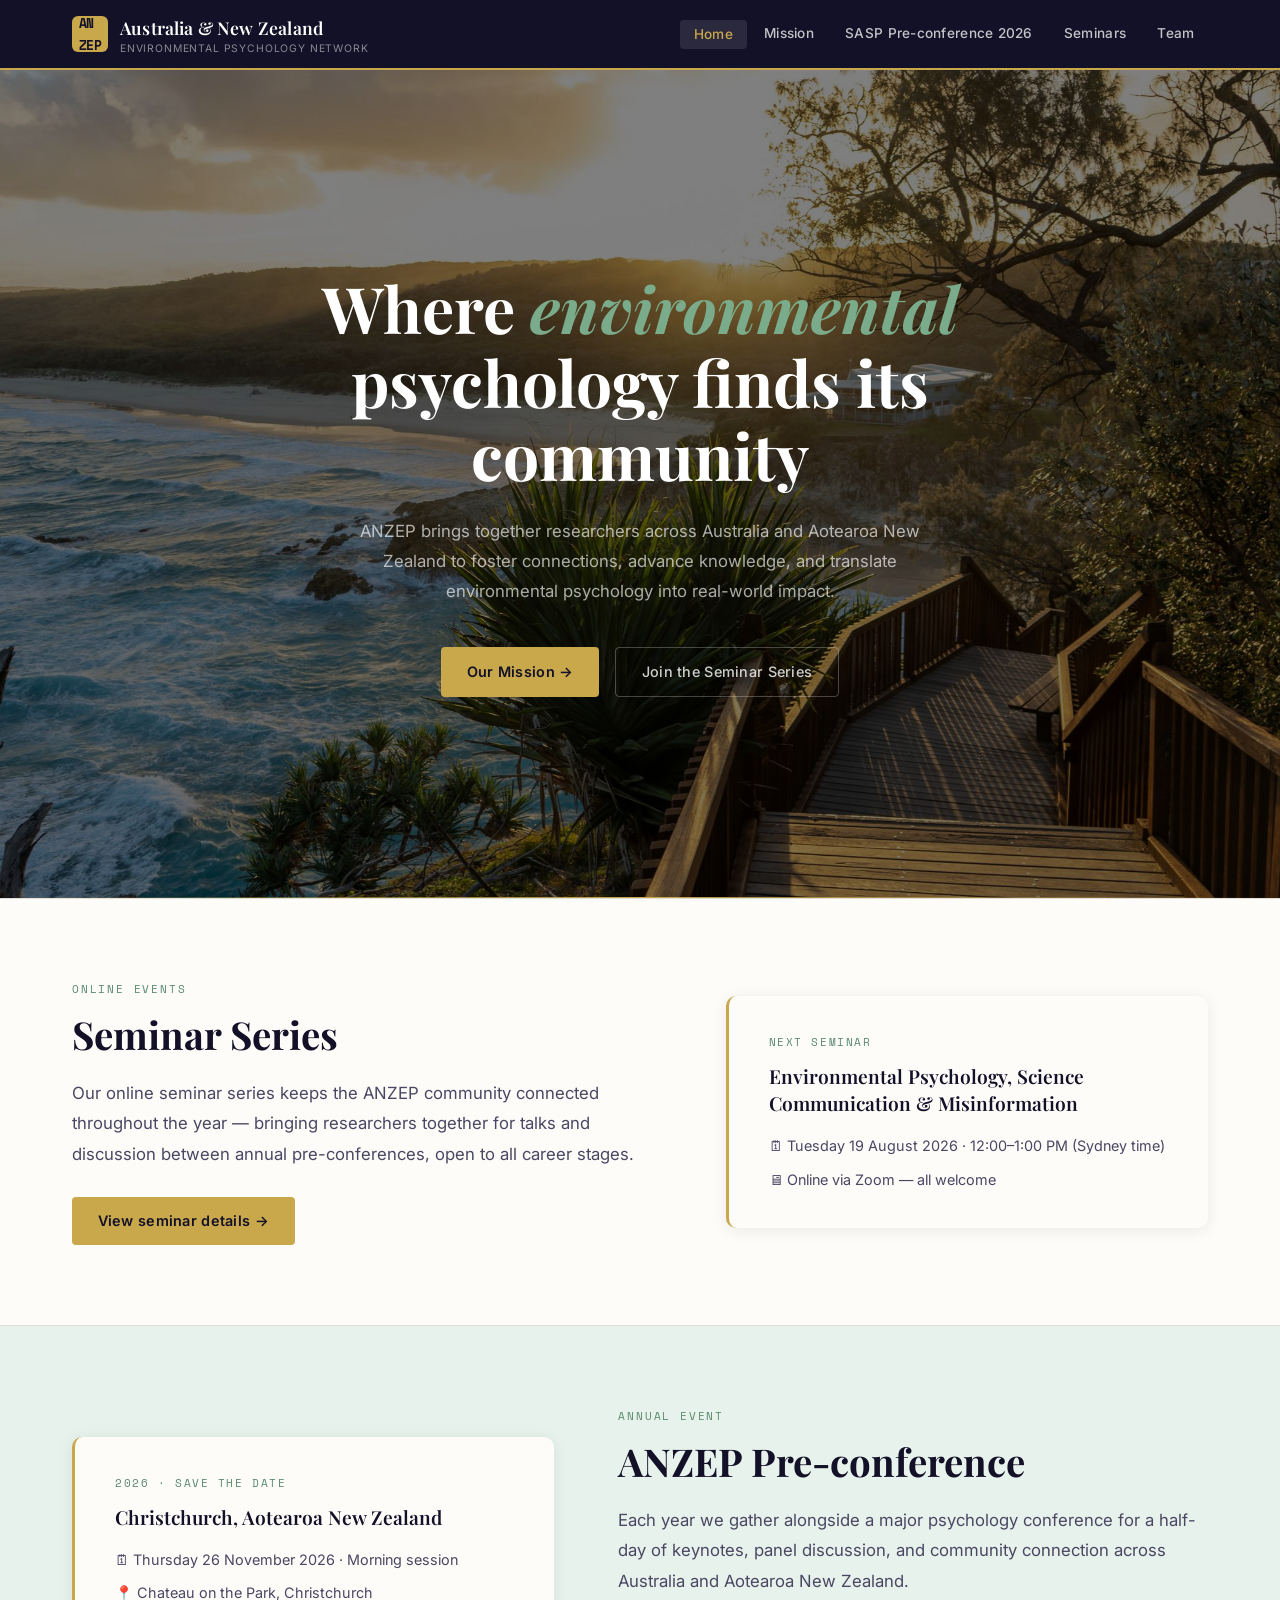
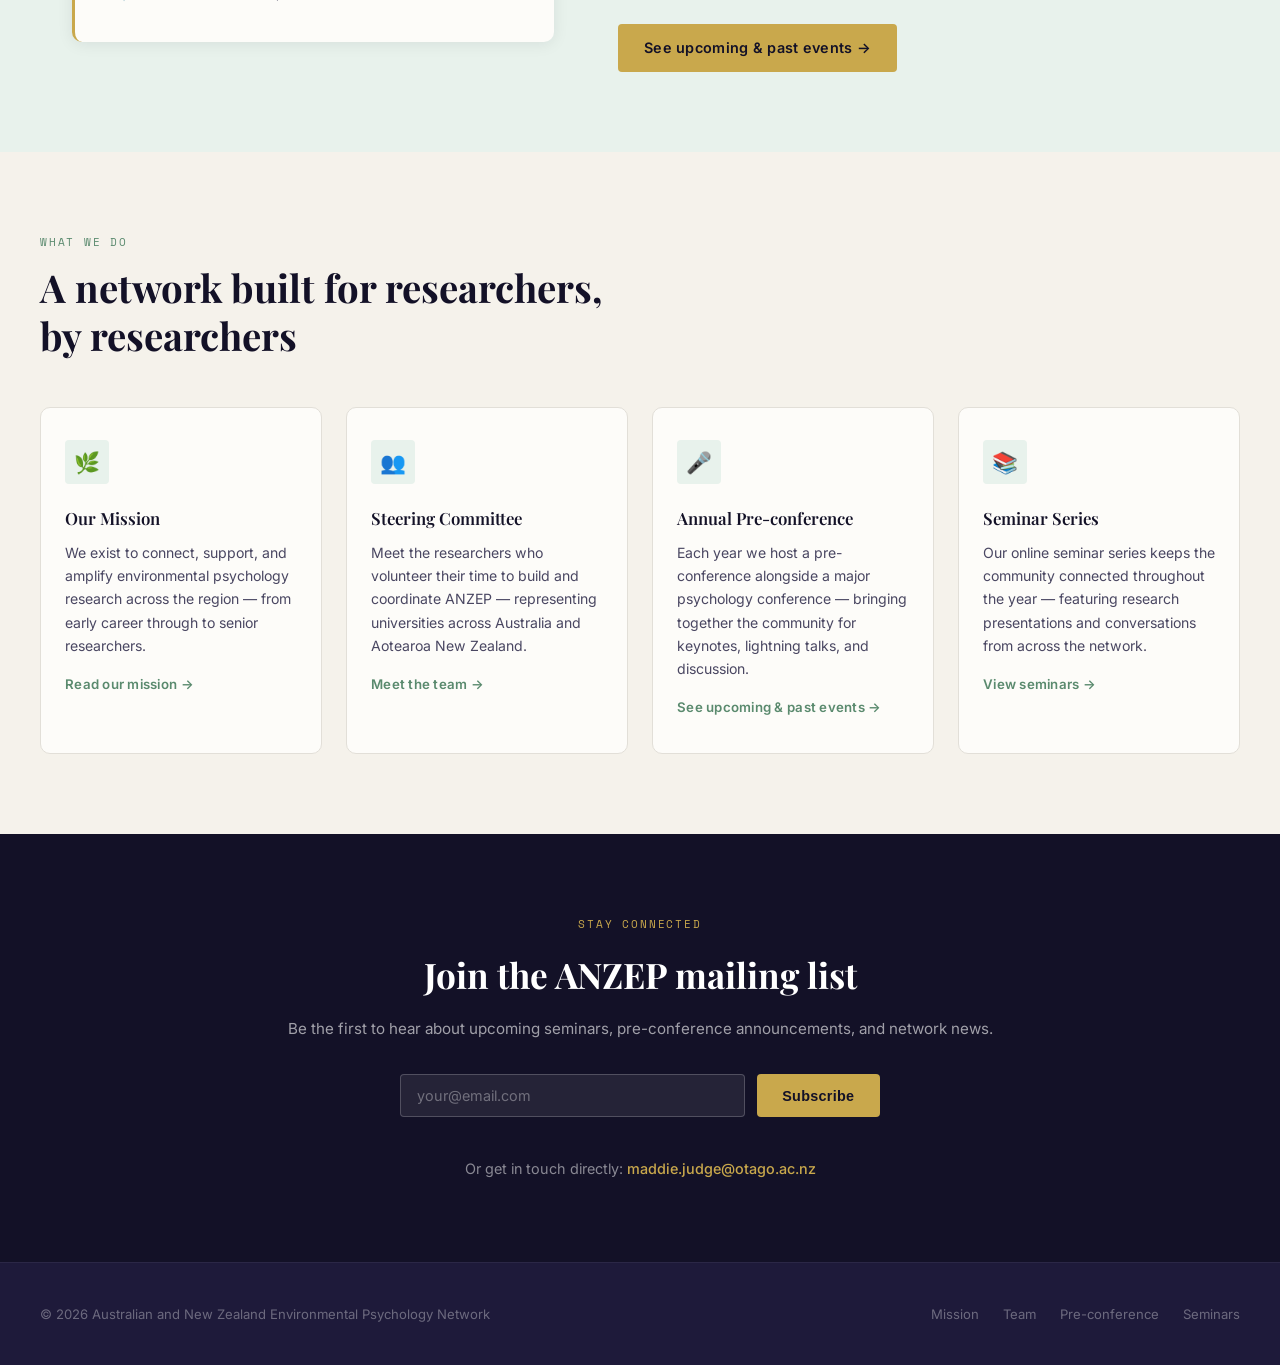
==== index.html @ 66b3c9d7 "Update index.html" ====
<!DOCTYPE html>
<html lang="en">
<head>
  <meta charset="UTF-8">
  <meta name="viewport" content="width=device-width, initial-scale=1.0">
  <title>ANZEP — Australian & New Zealand Environmental Psychology Network</title>
  <meta name="description" content="The Australian and New Zealand Environmental Psychology Network — connecting researchers, fostering collaboration, and generating real-world impact.">
  <link rel="stylesheet" href="style.css">
</head>
<body>

  <nav class="nav">
    <div class="nav-inner">
      <a href="index.html" class="nav-logo">
        <div class="nav-logo-mark">AN<br>ZEP</div>
        <div>
<span class="nav-logo-text">Australia &amp; New Zealand</span>
          <span class="nav-logo-sub">Environmental Psychology Network</span>
        </div>
      </a>
      <ul class="nav-links">
      <li><a href="index.html">Home</a></li>
<a href="mission.html">Mission</a>
<a href="preconference.html">SASP Pre-conference 2026</a>
<a href="seminars.html">Seminars</a>
<a href="team.html">Team</a>
      </ul>
      <button class="nav-hamburger" aria-label="Open menu">
        <span></span><span></span><span></span>
      </button>
    </div>
  </nav>

  <section class="home-hero">
<div class="hero-photo"></div>
<div class="hero-overlay"></div>
    <div class="home-hero-inner">
      <div class="hero-content">
        <h1 class="hero-title">
          Where <em>environmental</em> psychology finds its community
        </h1>
        <p class="hero-body">
          ANZEP brings together researchers across Australia and Aotearoa New Zealand to foster connections, advance knowledge, and translate environmental psychology into real-world impact.
        </p>
        <div class="hero-actions">
          <a href="mission.html" class="btn-primary">Our Mission →</a>
          <a href="seminars.html" class="btn-outline">Join the Seminar Series</a>
        </div>
      </div>
    </div>
  </section>

  <section class="home-highlight">
    <div class="home-highlight-inner">
      <div class="highlight-text">
        <div class="section-label">Online events</div>
        <h2 class="section-title">Seminar Series</h2>
        <p class="section-lead">Our online seminar series keeps the ANZEP community connected throughout the year — bringing researchers together for talks and discussion between annual pre-conferences, open to all career stages.</p>
        <a href="seminars.html" class="btn-primary highlight-cta">View seminar details →</a>
      </div>
      <div class="highlight-card">
        <div class="highlight-card-label">Next Seminar</div>
        <div class="highlight-card-title">Environmental Psychology, Science Communication &amp; Misinformation</div>
        <div class="highlight-card-detail">🗓 Tuesday 19 August 2026 · 12:00–1:00 PM (Sydney time)</div>
        <div class="highlight-card-detail">🖥 Online via Zoom — all welcome</div>
      </div>
    </div>
  </section>

  <section class="home-highlight reverse alt">
    <div class="home-highlight-inner">
      <div class="highlight-text">
        <div class="section-label">Annual event</div>
        <h2 class="section-title">ANZEP Pre-conference</h2>
        <p class="section-lead">Each year we gather alongside a major psychology conference for a half-day of keynotes, panel discussion, and community connection across Australia and Aotearoa New Zealand.</p>
        <a href="preconference.html" class="btn-primary highlight-cta">See upcoming &amp; past events →</a>
      </div>
      <div class="highlight-card">
        <div class="highlight-card-label">2026 · Save the Date</div>
        <div class="highlight-card-title">Christchurch, Aotearoa New Zealand</div>
        <div class="highlight-card-detail">🗓 Thursday 26 November 2026 · Morning session</div>
        <div class="highlight-card-detail">📍 Chateau on the Park, Christchurch</div>
      </div>
    </div>
  </section>

  <section class="home-features">
    <div class="home-features-inner">
      <div class="section-label">What we do</div>
      <h2 class="section-title">A network built for researchers,<br>by researchers</h2>
      <div class="features-grid">
        <div class="feature-card">
          <div class="feature-icon">🌿</div>
          <h3>Our Mission</h3>
          <p>We exist to connect, support, and amplify environmental psychology research across the region — from early career through to senior researchers.</p>
          <a href="mission.html">Read our mission →</a>
        </div>
        <div class="feature-card">
          <div class="feature-icon">👥</div>
          <h3>Steering Committee</h3>
          <p>Meet the researchers who volunteer their time to build and coordinate ANZEP — representing universities across Australia and Aotearoa New Zealand.</p>
          <a href="team.html">Meet the team →</a>
        </div>
        <div class="feature-card">
          <div class="feature-icon">🎤</div>
          <h3>Annual Pre-conference</h3>
          <p>Each year we host a pre-conference alongside a major psychology conference — bringing together the community for keynotes, lightning talks, and discussion.</p>
          <a href="preconference.html">See upcoming &amp; past events →</a>
        </div>
        <div class="feature-card">
          <div class="feature-icon">📚</div>
          <h3>Seminar Series</h3>
          <p>Our online seminar series keeps the community connected throughout the year — featuring research presentations and conversations from across the network.</p>
          <a href="seminars.html">View seminars →</a>
        </div>
      </div>
    </div>
  </section>

  <section class="contact-strip">
    <div class="contact-strip-inner">
      <div class="section-label" style="color: var(--accent);">Stay connected</div>
      <h2>Join the ANZEP mailing list</h2>
      <p>Be the first to hear about upcoming seminars, pre-conference announcements, and network news.</p>
      <div class="signup-success"></div>
      <form class="signup-form">
        <input type="email" placeholder="your@email.com" required>
        <button type="submit" class="btn-primary">Subscribe</button>
      </form>
      <div class="contact-email">
        Or get in touch directly: <a href="mailto:maddie.judge@otago.ac.nz">maddie.judge@otago.ac.nz</a>
      </div>
    </div>
  </section>

  <footer>
    <div class="footer-inner">
      <div class="footer-left">© 2026 Australian and New Zealand Environmental Psychology Network</div>
      <div class="footer-right">
        <a href="mission.html">Mission</a>
        <a href="team.html">Team</a>
        <a href="preconference.html">Pre-conference</a>
        <a href="seminars.html">Seminars</a>
      </div>
    </div>
  </footer>

  <script src="main.js"></script>
</body>
</html>
---- style.css ----
/* =============================================
   ANZEP — Australian & New Zealand Environmental Psychology Network
   Design system: deep navy anchor, warm sage accent, clean scholarly feel
   ============================================= */

@import url('https://fonts.googleapis.com/css2?family=Playfair+Display:ital,wght@0,400;0,600;0,700;1,400&family=Inter:wght@300;400;500;600&family=Space+Mono:wght@400;700&display=swap');

/* ── Tokens ── */
:root {
  --navy:       #131127;
  --navy-mid:   #1e1a3a;
  --navy-soft:  #2d2850;
  --sage:       #5a8a6e;
  --sage-light: #7aab8a;
  --sage-pale:  #e8f2ec;
  --sand:       #f5f2eb;
  --warm-white: #fdfcf9;
  --text-dark:  #1a1830;
  --text-mid:   #4a4762;
  --text-light: #7a788f;
  --border:     #e2dfd8;
  --accent:     #c9a84c;   /* warm gold — signature element */

  --font-display: 'Playfair Display', Georgia, serif;
  --font-body:    'Inter', system-ui, sans-serif;
  --font-mono:    'Space Mono', monospace;

  --radius-sm: 4px;
  --radius-md: 10px;
  --radius-lg: 20px;

  --shadow-soft: 0 2px 16px rgba(19,17,39,0.08);
  --shadow-mid:  0 4px 32px rgba(19,17,39,0.14);
}

/* ── Reset ── */
*, *::before, *::after { box-sizing: border-box; margin: 0; padding: 0; }
html { scroll-behavior: smooth; }
body {
  font-family: var(--font-body);
  background: var(--warm-white);
  color: var(--text-dark);
  line-height: 1.7;
  font-size: 16px;
}
img { display: block; max-width: 100%; }
a { color: inherit; text-decoration: none; }

/* ── Navigation ── */
.nav {
  position: sticky;
  top: 0;
  z-index: 100;
  background: var(--navy);
  border-bottom: 2px solid var(--accent);
}
.nav-inner {
  max-width: 1200px;
  margin: 0 auto;
  padding: 0 2rem;
  display: flex;
  align-items: center;
  justify-content: space-between;
  height: 68px;
}
.nav-logo {
  display: flex;
  align-items: center;
  gap: 0.75rem;
}
.nav-logo-mark {
  width: 36px;
  height: 36px;
  background: var(--accent);
  border-radius: 6px;
  display: flex;
  align-items: center;
  justify-content: center;
  font-family: var(--font-mono);
  font-size: 13px;
  font-weight: 700;
  color: var(--navy);
  letter-spacing: -0.5px;
  flex-shrink: 0;
}
.nav-logo-text {
  font-family: var(--font-display);
  font-size: 1.1rem;
  font-weight: 600;
  color: #fff;
  letter-spacing: 0.01em;
}
.nav-logo-sub {
  font-family: var(--font-body);
  font-size: 0.65rem;
  color: rgba(255,255,255,0.5);
  letter-spacing: 0.08em;
  text-transform: uppercase;
  display: block;
  line-height: 1.2;
}
.nav-links {
  display: flex;
  align-items: center;
  gap: 0.25rem;
  list-style: none;
}
.nav-links a {
  font-size: 0.85rem;
  font-weight: 500;
  color: rgba(255,255,255,0.75);
  padding: 0.4rem 0.85rem;
  border-radius: var(--radius-sm);
  letter-spacing: 0.02em;
  transition: color 0.2s, background 0.2s;
}
.nav-links a:hover,
.nav-links a.active {
  color: #fff;
  background: rgba(255,255,255,0.1);
}
.nav-links a.active {
  color: var(--accent);
}
.nav-hamburger {
  display: none;
  flex-direction: column;
  gap: 5px;
  cursor: pointer;
  padding: 4px;
  background: none;
  border: none;
}
.nav-hamburger span {
  display: block;
  width: 24px;
  height: 2px;
  background: #fff;
  border-radius: 2px;
  transition: 0.3s;
}

/* ── Page Hero ── */
.page-hero {
  background: var(--navy);
  padding: 5rem 2rem 4rem;
  text-align: center;
  position: relative;
  overflow: hidden;
}
.page-hero::before {
  content: '';
  position: absolute;
  inset: 0;
  background: radial-gradient(ellipse 80% 60% at 50% 120%, rgba(90,138,110,0.18) 0%, transparent 70%);
  pointer-events: none;
}
.page-hero-eyebrow {
  font-family: var(--font-mono);
  font-size: 0.72rem;
  letter-spacing: 0.18em;
  text-transform: uppercase;
  color: var(--accent);
  margin-bottom: 1rem;
}
.page-hero h1 {
  font-family: var(--font-display);
  font-size: clamp(2rem, 5vw, 3.2rem);
  font-weight: 700;
  color: #fff;
  line-height: 1.2;
  max-width: 700px;
  margin: 0 auto 1.25rem;
}
.page-hero p {
  font-size: 1.05rem;
  color: rgba(255,255,255,0.65);
  max-width: 560px;
  margin: 0 auto;
}

/* ── Section container ── */
.section {
  max-width: 1200px;
  margin: 0 auto;
  padding: 5rem 2rem;
}
.section-sm {
  max-width: 780px;
  margin: 0 auto;
  padding: 5rem 2rem;
}
.section-label {
  font-family: var(--font-mono);
  font-size: 0.7rem;
  letter-spacing: 0.16em;
  text-transform: uppercase;
  color: var(--sage);
  margin-bottom: 0.75rem;
}
.section-title {
  font-family: var(--font-display);
  font-size: clamp(1.6rem, 3vw, 2.4rem);
  font-weight: 700;
  color: var(--navy);
  line-height: 1.25;
  margin-bottom: 1.25rem;
}
.section-lead {
  font-size: 1.05rem;
  color: var(--text-mid);
  line-height: 1.8;
  max-width: 640px;
}

/* ── Divider ── */
.divider {
  width: 48px;
  height: 3px;
  background: var(--accent);
  border-radius: 2px;
  margin: 1.5rem 0;
}

/* ── HOME HERO ── */
.home-hero {
  background: var(--navy);
  min-height: 92vh;
  display: flex;
  align-items: center;
  position: relative;
  overflow: hidden;
  padding: 4rem 2rem;
}
.home-hero::after {
  content: '';
  position: absolute;
  bottom: 0; left: 0; right: 0;
  height: 1px;
  background: linear-gradient(90deg, transparent, var(--accent), transparent);
  z-index: 2;
}
.hero-photo {
  position: absolute;
  top: -80px;
  right: 0;
  bottom: -80px;
  left: 0;
  background-image: url('hero-beach.jpg');
  background-size: cover;
  background-position: center 42%;
  z-index: 0;
  pointer-events: none;
  will-change: transform;
}
.hero-overlay {
  position: absolute;
  top: 0;
  right: 0;
  bottom: 0;
  left: 0;
  background: rgba(0, 0, 0, 0.5);
  z-index: 1;
  pointer-events: none;
}
.home-hero-inner {
  max-width: 1200px;
  margin: 0 auto;
  width: 100%;
  position: relative;
  z-index: 2;
  text-align: center;
}
.hero-content {
  max-width: 720px;
  margin: 0 auto;
}
.hero-label {
  font-family: var(--font-mono);
  font-size: 0.72rem;
  letter-spacing: 0.2em;
  text-transform: uppercase;
  color: var(--accent);
  margin-bottom: 1.25rem;
}
.hero-title {
  font-family: var(--font-display);
  font-size: clamp(2.4rem, 5vw, 4rem);
  font-weight: 700;
  color: #fff;
  line-height: 1.15;
  margin-bottom: 1.5rem;
}
.hero-title em {
  font-style: italic;
  color: var(--sage-light);
}
.hero-body {
  font-size: 1.05rem;
  color: rgba(255,255,255,0.65);
  line-height: 1.8;
  margin: 0 auto 2.5rem auto;
  max-width: 560px;
}
.hero-actions {
  display: flex;
  gap: 1rem;
  flex-wrap: wrap;
  justify-content: center;
}
.btn-primary {
  display: inline-flex;
  align-items: center;
  gap: 0.5rem;
  background: var(--accent);
  color: var(--navy);
  font-weight: 600;
  font-size: 0.9rem;
  padding: 0.75rem 1.6rem;
  border-radius: var(--radius-sm);
  letter-spacing: 0.02em;
  transition: background 0.2s, transform 0.15s;
  border: none;
  cursor: pointer;
}
.btn-primary:hover { background: #dbb95a; transform: translateY(-1px); }
.btn-outline {
  display: inline-flex;
  align-items: center;
  gap: 0.5rem;
  background: transparent;
  color: rgba(255,255,255,0.8);
  font-weight: 500;
  font-size: 0.9rem;
  padding: 0.75rem 1.6rem;
  border-radius: var(--radius-sm);
  border: 1px solid rgba(255,255,255,0.25);
  letter-spacing: 0.02em;
  transition: border-color 0.2s, color 0.2s, transform 0.15s;
  cursor: pointer;
}
.btn-outline:hover { border-color: rgba(255,255,255,0.6); color: #fff; transform: translateY(-1px); }

/* Hero right panel — stat cards */
.hero-stats {
  display: grid;
  grid-template-columns: 1fr 1fr;
  gap: 1rem;
}
.hero-stat-card {
  background: rgba(255,255,255,0.05);
  border: 1px solid rgba(255,255,255,0.1);
  border-radius: var(--radius-md);
  padding: 1.5rem;
  backdrop-filter: blur(8px);
}
.hero-stat-card.featured {
  grid-column: span 2;
  background: rgba(90,138,110,0.15);
  border-color: rgba(90,138,110,0.3);
}
.stat-value {
  font-family: var(--font-display);
  font-size: 2.2rem;
  font-weight: 700;
  color: #fff;
  line-height: 1;
  margin-bottom: 0.25rem;
}
.stat-label {
  font-size: 0.8rem;
  color: rgba(255,255,255,0.5);
  letter-spacing: 0.04em;
}
.stat-detail {
  font-size: 0.85rem;
  color: rgba(255,255,255,0.7);
  margin-top: 0.5rem;
}

/* ── Home highlight teasers (Seminar Series / Pre-conference) ── */
.home-highlight {
  background: var(--warm-white);
  border-top: 1px solid var(--border);
}
.home-highlight.alt {
  background: var(--sage-pale);
}
.home-highlight-inner {
  max-width: 1200px;
  margin: 0 auto;
  padding: 5rem 2rem;
  display: grid;
  grid-template-columns: 1.1fr 0.9fr;
  gap: 4rem;
  align-items: center;
}
.home-highlight.reverse .home-highlight-inner {
  grid-template-columns: 0.9fr 1.1fr;
}
.home-highlight.reverse .highlight-text { order: 2; }
.home-highlight.reverse .highlight-card { order: 1; }
.highlight-text .section-lead { margin-bottom: 0; }
.highlight-cta { margin-top: 1.75rem; }
.highlight-card {
  background: var(--warm-white);
  border-left: 3px solid var(--accent);
  border-radius: var(--radius-md);
  padding: 2.25rem 2.5rem;
  box-shadow: var(--shadow-soft);
}
.highlight-card-label {
  font-family: var(--font-mono);
  font-size: 0.7rem;
  letter-spacing: 0.14em;
  text-transform: uppercase;
  color: var(--sage);
  margin-bottom: 0.75rem;
}
.highlight-card-title {
  font-family: var(--font-display);
  font-size: 1.2rem;
  font-weight: 600;
  color: var(--navy);
  line-height: 1.4;
  margin-bottom: 1.1rem;
}
.highlight-card-detail {
  font-size: 0.9rem;
  color: var(--text-mid);
  margin-top: 0.55rem;
}

/* ── Home feature strips ── */
.home-features {
  background: var(--sand);
  padding: 5rem 2rem;
}
.home-features-inner {
  max-width: 1200px;
  margin: 0 auto;
}
.features-grid {
  display: grid;
  grid-template-columns: repeat(4, 1fr);
  gap: 1.5rem;
  margin-top: 3rem;
}
.feature-card {
  background: var(--warm-white);
  border-radius: var(--radius-md);
  padding: 2rem 1.5rem;
  border: 1px solid var(--border);
  transition: box-shadow 0.2s, transform 0.2s;
}
.feature-card:hover {
  box-shadow: var(--shadow-mid);
  transform: translateY(-3px);
}
.feature-icon {
  width: 44px;
  height: 44px;
  background: var(--sage-pale);
  border-radius: var(--radius-sm);
  display: flex;
  align-items: center;
  justify-content: center;
  font-size: 1.3rem;
  margin-bottom: 1.25rem;
}
.feature-card h3 {
  font-family: var(--font-display);
  font-size: 1.05rem;
  font-weight: 600;
  color: var(--navy);
  margin-bottom: 0.5rem;
}
.feature-card p {
  font-size: 0.88rem;
  color: var(--text-mid);
  line-height: 1.65;
}
.feature-card a {
  display: inline-block;
  margin-top: 1rem;
  font-size: 0.83rem;
  font-weight: 600;
  color: var(--sage);
  letter-spacing: 0.02em;
}
.feature-card a:hover { color: var(--navy); }

/* ── Mission page ── */
.mission-body {
  background: var(--warm-white);
}
.mission-statement-block {
  background: var(--navy);
  border-radius: var(--radius-lg);
  padding: 3.5rem;
  margin: 3rem 0;
  position: relative;
  overflow: hidden;
}
.mission-statement-block::before {
  content: '"';
  position: absolute;
  top: -1rem;
  left: 2rem;
  font-family: var(--font-display);
  font-size: 12rem;
  color: rgba(255,255,255,0.04);
  line-height: 1;
  pointer-events: none;
}
.mission-statement-block p {
  font-family: var(--font-display);
  font-size: clamp(1.2rem, 2.5vw, 1.7rem);
  font-style: italic;
  color: #fff;
  line-height: 1.6;
  position: relative;
  z-index: 1;
}
.mission-pillars {
  display: grid;
  grid-template-columns: repeat(3, 1fr);
  gap: 1.5rem;
  margin-top: 2rem;
}
.pillar-card {
  background: var(--sage-pale);
  border-radius: var(--radius-md);
  padding: 2rem;
  border-left: 3px solid var(--sage);
}
.pillar-card h3 {
  font-family: var(--font-display);
  font-size: 1.1rem;
  font-weight: 600;
  color: var(--navy);
  margin-bottom: 0.75rem;
}
.pillar-card p {
  font-size: 0.9rem;
  color: var(--text-mid);
  line-height: 1.7;
}
.pillar-icon {
  font-size: 1.6rem;
  margin-bottom: 0.75rem;
}

/* ── Team page ── */
.team-grid {
  display: grid;
  grid-template-columns: repeat(4, 1fr);
  gap: 1.75rem;
  margin-top: 3rem;
}
.team-card {
  background: var(--warm-white);
  border: 1px solid var(--border);
  border-radius: var(--radius-md);
  overflow: hidden;
  transition: box-shadow 0.2s, transform 0.2s;
}
.team-card:hover {
  box-shadow: var(--shadow-mid);
  transform: translateY(-4px);
}
.team-photo {
  width: 100%;
  aspect-ratio: 1;
  background: linear-gradient(135deg, var(--navy-soft), var(--navy-mid));
  display: flex;
  align-items: center;
  justify-content: center;
  overflow: hidden;
}
.team-photo img {
  width: 100%;
  height: 100%;
  object-fit: cover;
}
.team-photo-placeholder {
  font-family: var(--font-display);
  font-size: 2.2rem;
  font-weight: 700;
  color: rgba(255,255,255,0.25);
  letter-spacing: -0.02em;
}
.team-info {
  padding: 1.25rem;
}
.team-info h3 {
  font-family: var(--font-display);
  font-size: 1rem;
  font-weight: 600;
  color: var(--navy);
  margin-bottom: 0.2rem;
}
.team-role {
  font-size: 0.8rem;
  color: var(--sage);
  font-weight: 500;
  margin-bottom: 0.15rem;
}
.team-institution {
  font-size: 0.78rem;
  color: var(--text-light);
}
.team-bio {
  font-size: 0.82rem;
  color: var(--text-mid);
  line-height: 1.6;
  margin-top: 0.75rem;
  padding-top: 0.75rem;
  border-top: 1px solid var(--border);
}

/* ── Pre-conference page ── */
.preconf-upcoming {
  background: var(--navy);
  border-radius: var(--radius-lg);
  padding: 3.5rem;
  margin-bottom: 1.5rem;
  position: relative;
  overflow: hidden;
}
.preconf-upcoming::after {
  content: '2026';
  position: absolute;
  right: 2rem;
  bottom: -1.5rem;
  font-family: var(--font-display);
  font-size: 10rem;
  font-weight: 700;
  color: rgba(255,255,255,0.04);
  line-height: 1;
  pointer-events: none;
}
.badge {
  display: inline-block;
  background: var(--accent);
  color: var(--navy);
  font-family: var(--font-mono);
  font-size: 0.68rem;
  font-weight: 700;
  letter-spacing: 0.12em;
  text-transform: uppercase;
  padding: 0.3rem 0.8rem;
  border-radius: var(--radius-sm);
  margin-bottom: 1.25rem;
}
.badge-tbc {
  background: rgba(255,255,255,0.15);
  color: rgba(255,255,255,0.7);
}
.preconf-upcoming h2 {
  font-family: var(--font-display);
  font-size: clamp(1.5rem, 3vw, 2.2rem);
  color: #fff;
  margin-bottom: 0.5rem;
}
.preconf-upcoming .subtitle {
  font-size: 1rem;
  color: rgba(255,255,255,0.6);
  margin-bottom: 2rem;
}
.preconf-meta {
  display: flex;
  flex-wrap: wrap;
  gap: 1rem;
  margin-bottom: 2rem;
}
.meta-item {
  display: flex;
  align-items: center;
  gap: 0.5rem;
  background: rgba(255,255,255,0.08);
  border-radius: var(--radius-sm);
  padding: 0.5rem 1rem;
  font-size: 0.85rem;
  color: rgba(255,255,255,0.8);
}
.meta-item .meta-icon { font-size: 1rem; }
.preconf-format {
  display: grid;
  grid-template-columns: repeat(2, 1fr);
  gap: 1rem;
  margin-top: 0.5rem;
}
.format-item {
  background: rgba(255,255,255,0.07);
  border: 1px solid rgba(255,255,255,0.12);
  border-radius: var(--radius-md);
  padding: 1.25rem;
  text-align: center;
}
.format-item .f-icon { font-size: 1.5rem; margin-bottom: 0.5rem; }
.format-item .f-label {
  font-size: 0.8rem;
  font-weight: 600;
  color: #fff;
  margin-bottom: 0.2rem;
}
.format-item .f-detail {
  font-size: 0.75rem;
  color: rgba(255,255,255,0.5);
}

/* Past conference cards */
.past-conf-card {
  background: var(--warm-white);
  border: 1px solid var(--border);
  border-radius: var(--radius-md);
  overflow: hidden;
  margin-bottom: 2.5rem;
}
.past-conf-header {
  background: var(--sand);
  padding: 1.75rem 2rem;
  display: flex;
  justify-content: space-between;
  align-items: flex-start;
  gap: 1rem;
  flex-wrap: wrap;
}
.past-conf-header h3 {
  font-family: var(--font-display);
  font-size: 1.3rem;
  font-weight: 700;
  color: var(--navy);
}
.past-conf-header .conf-date {
  font-family: var(--font-mono);
  font-size: 0.75rem;
  color: var(--text-light);
  letter-spacing: 0.08em;
}
.past-conf-body {
  padding: 2rem;
}
.past-conf-body p {
  font-size: 0.95rem;
  color: var(--text-mid);
  line-height: 1.75;
  margin-bottom: 1.5rem;
}

/* Schedule table */
.schedule-table {
  width: 100%;
  border-collapse: collapse;
  margin-top: 0.5rem;
}
.schedule-table th {
  background: var(--navy);
  color: rgba(255,255,255,0.7);
  font-family: var(--font-mono);
  font-size: 0.7rem;
  letter-spacing: 0.1em;
  text-transform: uppercase;
  padding: 0.75rem 1rem;
  text-align: left;
}
.schedule-table td {
  padding: 0.75rem 1rem;
  font-size: 0.88rem;
  border-bottom: 1px solid var(--border);
  vertical-align: top;
}
.schedule-table tr:last-child td { border-bottom: none; }
.schedule-table tr:nth-child(even) td { background: var(--sand); }
.schedule-time {
  font-family: var(--font-mono);
  font-size: 0.8rem;
  color: var(--text-light);
  white-space: nowrap;
  width: 90px;
}
.schedule-event { font-weight: 500; color: var(--navy); }
.schedule-detail { font-size: 0.82rem; color: var(--text-mid); }
.schedule-speaker { font-size: 0.8rem; color: var(--sage); font-style: italic; }

/* Keynote cards */
.keynote-grid {
  display: grid;
  grid-template-columns: 1fr 1fr;
  gap: 1.5rem;
  margin-top: 1.5rem;
}
.keynote-card {
  background: var(--sand);
  border-radius: var(--radius-md);
  padding: 1.75rem;
  border-top: 3px solid var(--accent);
}
.keynote-card h4 {
  font-family: var(--font-display);
  font-size: 1.05rem;
  font-weight: 700;
  color: var(--navy);
  margin-bottom: 0.25rem;
}
.keynote-card .k-title {
  font-size: 0.85rem;
  font-style: italic;
  color: var(--sage);
  margin-bottom: 0.75rem;
}
.keynote-card p {
  font-size: 0.85rem;
  color: var(--text-mid);
  line-height: 1.65;
}
.keynote-card .k-bio {
  font-size: 0.8rem;
  color: var(--text-light);
  margin-top: 0.75rem;
  padding-top: 0.75rem;
  border-top: 1px solid var(--border);
  font-style: italic;
}

/* Lightning talks */
.lightning-section { margin-top: 2rem; }
.lightning-header {
  background: var(--navy-mid);
  color: rgba(255,255,255,0.7);
  font-family: var(--font-mono);
  font-size: 0.72rem;
  letter-spacing: 0.12em;
  text-transform: uppercase;
  padding: 0.6rem 1rem;
  border-radius: var(--radius-sm) var(--radius-sm) 0 0;
}
.lightning-talk {
  background: var(--warm-white);
  border: 1px solid var(--border);
  border-top: none;
  padding: 1.25rem 1.5rem;
}
.lightning-talk:last-child { border-radius: 0 0 var(--radius-sm) var(--radius-sm); }
.lightning-talk h5 {
  font-size: 0.88rem;
  font-weight: 600;
  color: var(--navy);
  margin-bottom: 0.2rem;
  line-height: 1.4;
}
.lightning-talk .lt-speaker {
  font-size: 0.78rem;
  color: var(--sage);
  font-style: italic;
  margin-bottom: 0.5rem;
}
.lt-abstract {
  font-size: 0.82rem;
  color: var(--text-mid);
  line-height: 1.65;
  display: none;
}
.lt-toggle {
  background: none;
  border: none;
  font-size: 0.78rem;
  color: var(--sage);
  cursor: pointer;
  padding: 0;
  font-weight: 500;
  margin-top: 0.25rem;
}
.lt-toggle:hover { color: var(--navy); }

/* ── Seminar page ── */
.seminar-placeholder {
  background: var(--sand);
  border: 2px dashed var(--border);
  border-radius: var(--radius-md);
  padding: 4rem 2rem;
  text-align: center;
}
.seminar-placeholder h3 {
  font-family: var(--font-display);
  font-size: 1.4rem;
  color: var(--navy);
  margin-bottom: 0.75rem;
}
.seminar-placeholder p {
  font-size: 0.95rem;
  color: var(--text-mid);
  max-width: 420px;
  margin: 0 auto;
}
.seminar-features {
  display: grid;
  grid-template-columns: repeat(3, 1fr);
  gap: 1.5rem;
  margin-top: 3rem;
}
.seminar-feature {
  text-align: center;
  padding: 2rem 1rem;
  background: var(--warm-white);
  border-radius: var(--radius-md);
  border: 1px solid var(--border);
}
.seminar-feature .sf-icon { font-size: 2rem; margin-bottom: 0.75rem; }
.seminar-feature h4 {
  font-family: var(--font-display);
  font-size: 1rem;
  font-weight: 600;
  color: var(--navy);
  margin-bottom: 0.5rem;
}
.seminar-feature p {
  font-size: 0.85rem;
  color: var(--text-mid);
}

/* ── Mailing list / contact section ── */
.contact-strip {
  background: var(--navy);
  padding: 5rem 2rem;
}
.contact-strip-inner {
  max-width: 800px;
  margin: 0 auto;
  text-align: center;
}
.contact-strip h2 {
  font-family: var(--font-display);
  font-size: clamp(1.5rem, 3vw, 2.2rem);
  color: #fff;
  margin-bottom: 0.75rem;
}
.contact-strip p {
  font-size: 0.95rem;
  color: rgba(255,255,255,0.6);
  margin-bottom: 2rem;
}
.signup-form {
  display: flex;
  gap: 0.75rem;
  max-width: 480px;
  margin: 0 auto 2.5rem;
  flex-wrap: wrap;
}
.signup-form input {
  flex: 1;
  min-width: 220px;
  padding: 0.75rem 1rem;
  border-radius: var(--radius-sm);
  border: 1px solid rgba(255,255,255,0.2);
  background: rgba(255,255,255,0.08);
  color: #fff;
  font-size: 0.9rem;
  font-family: var(--font-body);
  outline: none;
  transition: border-color 0.2s;
}
.signup-form input::placeholder { color: rgba(255,255,255,0.35); }
.signup-form input:focus { border-color: var(--accent); }
.contact-email {
  font-size: 0.9rem;
  color: rgba(255,255,255,0.5);
}
.contact-email a {
  color: var(--accent);
  font-weight: 500;
}
.contact-email a:hover { text-decoration: underline; }
.signup-success {
  display: none;
  background: rgba(90,138,110,0.2);
  border: 1px solid rgba(90,138,110,0.4);
  border-radius: var(--radius-sm);
  padding: 0.75rem 1.25rem;
  font-size: 0.9rem;
  color: var(--sage-light);
  margin: 0 auto 1rem;
  max-width: 480px;
}

/* ── Footer ── */
footer {
  background: var(--navy-mid);
  border-top: 1px solid rgba(255,255,255,0.06);
  padding: 2.5rem 2rem;
}
.footer-inner {
  max-width: 1200px;
  margin: 0 auto;
  display: flex;
  justify-content: space-between;
  align-items: center;
  flex-wrap: wrap;
  gap: 1rem;
}
.footer-left {
  font-size: 0.82rem;
  color: rgba(255,255,255,0.35);
}
.footer-right {
  display: flex;
  gap: 1.5rem;
}
.footer-right a {
  font-size: 0.82rem;
  color: rgba(255,255,255,0.35);
  transition: color 0.2s;
}
.footer-right a:hover { color: rgba(255,255,255,0.7); }

/* ── Tabs ── */
.tabs {
  display: flex;
  gap: 0.5rem;
  border-bottom: 2px solid var(--border);
  margin-bottom: 2.5rem;
  flex-wrap: wrap;
}
.tab-btn {
  background: none;
  border: none;
  font-family: var(--font-body);
  font-size: 0.9rem;
  font-weight: 500;
  color: var(--text-light);
  padding: 0.6rem 1.25rem;
  cursor: pointer;
  border-bottom: 2px solid transparent;
  margin-bottom: -2px;
  transition: color 0.2s, border-color 0.2s;
}
.tab-btn.active {
  color: var(--navy);
  border-bottom-color: var(--accent);
}
.tab-btn:hover { color: var(--navy); }
.tab-panel { display: none; }
.tab-panel.active { display: block; }

/* ── Responsive ── */
@media (max-width: 1024px) {
  .team-grid { grid-template-columns: repeat(3, 1fr); }
  .features-grid { grid-template-columns: repeat(2, 1fr); }
}
@media (max-width: 768px) {
  .nav-links { display: none; flex-direction: column; position: absolute; top: 68px; left: 0; right: 0; background: var(--navy); padding: 1rem; border-bottom: 1px solid rgba(255,255,255,0.1); }
  .nav-links.open { display: flex; }
  .nav-hamburger { display: flex; }
  .hero-photo { background-image: url('hero-beach-mobile.jpg'); }
  .home-highlight-inner,
  .home-highlight.reverse .home-highlight-inner { grid-template-columns: 1fr; gap: 2rem; padding: 3.5rem 2rem; }
  .home-highlight.reverse .highlight-text,
  .home-highlight.reverse .highlight-card { order: initial; }
  .team-grid { grid-template-columns: repeat(2, 1fr); }
  .mission-pillars { grid-template-columns: 1fr; }
  .keynote-grid { grid-template-columns: 1fr; }
  .preconf-format { grid-template-columns: 1fr; }
  .seminar-features { grid-template-columns: 1fr; }
  .features-grid { grid-template-columns: 1fr; }
  .mission-statement-block { padding: 2rem; }
  .preconf-upcoming { padding: 2rem; }
  .past-conf-header { flex-direction: column; }
}
@media (max-width: 480px) {
  .team-grid { grid-template-columns: 1fr 1fr; }
  .hero-actions { flex-direction: column; }
  .signup-form { flex-direction: column; }
  .signup-form input { min-width: 100%; }
}
@media (prefers-reduced-motion: reduce) {
  * { transition: none !important; animation: none !important; }
}
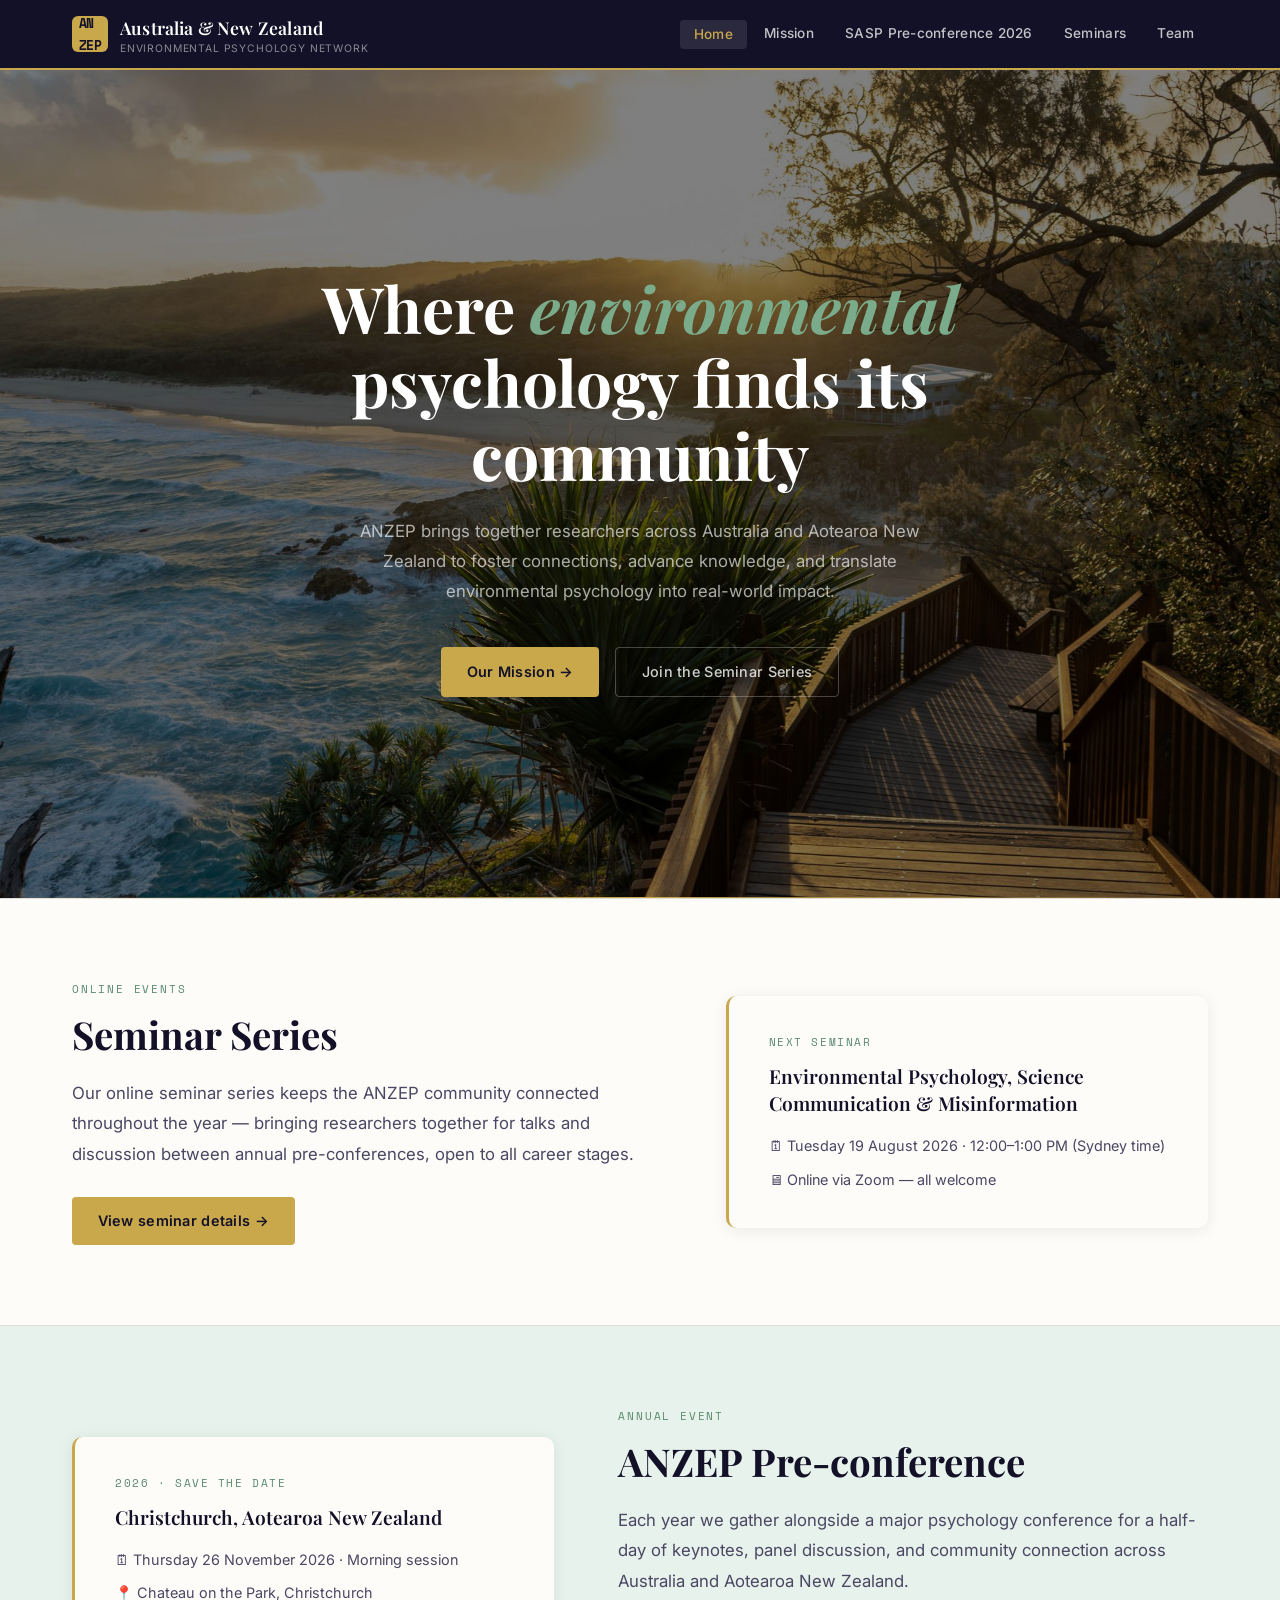
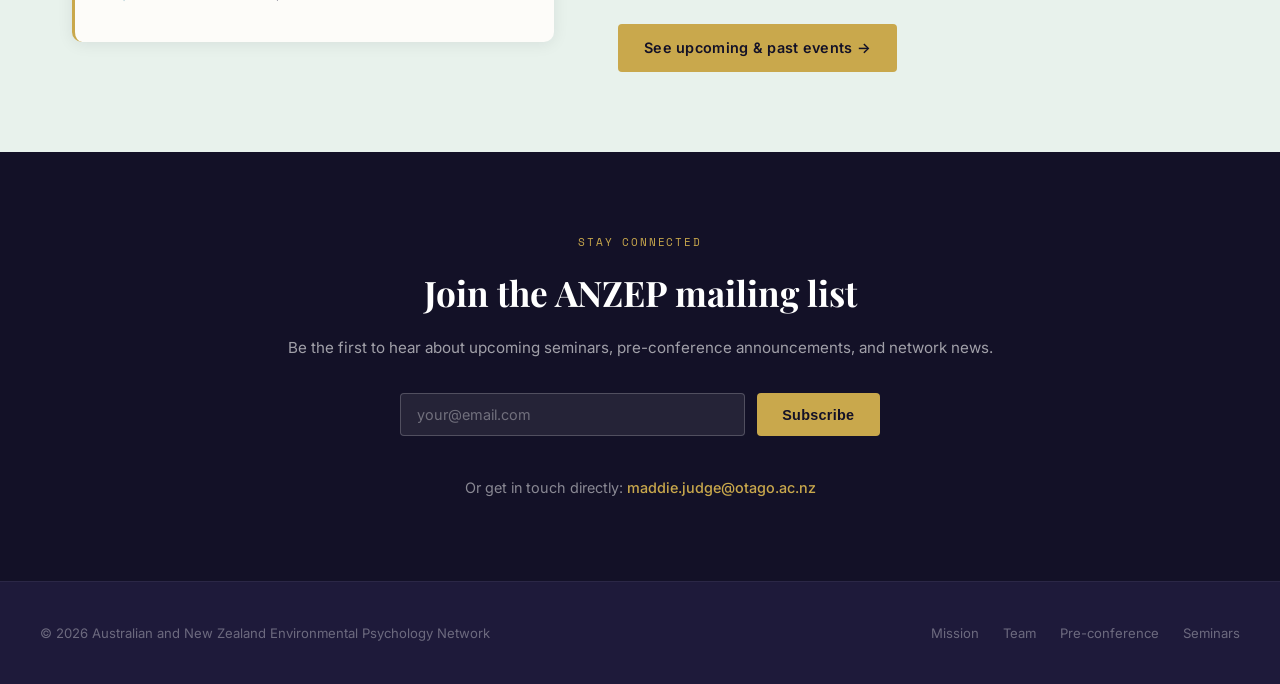
==== commit ceeb2ff6: "Update index.html" ====
--- a/index.html
+++ b/index.html
@@ -84,39 +84,6 @@
     </div>
   </section>
 
-  <section class="home-features">
-    <div class="home-features-inner">
-      <div class="section-label">What we do</div>
-      <h2 class="section-title">A network built for researchers,<br>by researchers</h2>
-      <div class="features-grid">
-        <div class="feature-card">
-          <div class="feature-icon">🌿</div>
-          <h3>Our Mission</h3>
-          <p>We exist to connect, support, and amplify environmental psychology research across the region — from early career through to senior researchers.</p>
-          <a href="mission.html">Read our mission →</a>
-        </div>
-        <div class="feature-card">
-          <div class="feature-icon">👥</div>
-          <h3>Steering Committee</h3>
-          <p>Meet the researchers who volunteer their time to build and coordinate ANZEP — representing universities across Australia and Aotearoa New Zealand.</p>
-          <a href="team.html">Meet the team →</a>
-        </div>
-        <div class="feature-card">
-          <div class="feature-icon">🎤</div>
-          <h3>Annual Pre-conference</h3>
-          <p>Each year we host a pre-conference alongside a major psychology conference — bringing together the community for keynotes, lightning talks, and discussion.</p>
-          <a href="preconference.html">See upcoming &amp; past events →</a>
-        </div>
-        <div class="feature-card">
-          <div class="feature-icon">📚</div>
-          <h3>Seminar Series</h3>
-          <p>Our online seminar series keeps the community connected throughout the year — featuring research presentations and conversations from across the network.</p>
-          <a href="seminars.html">View seminars →</a>
-        </div>
-      </div>
-    </div>
-  </section>
-
   <section class="contact-strip">
     <div class="contact-strip-inner">
       <div class="section-label" style="color: var(--accent);">Stay connected</div>
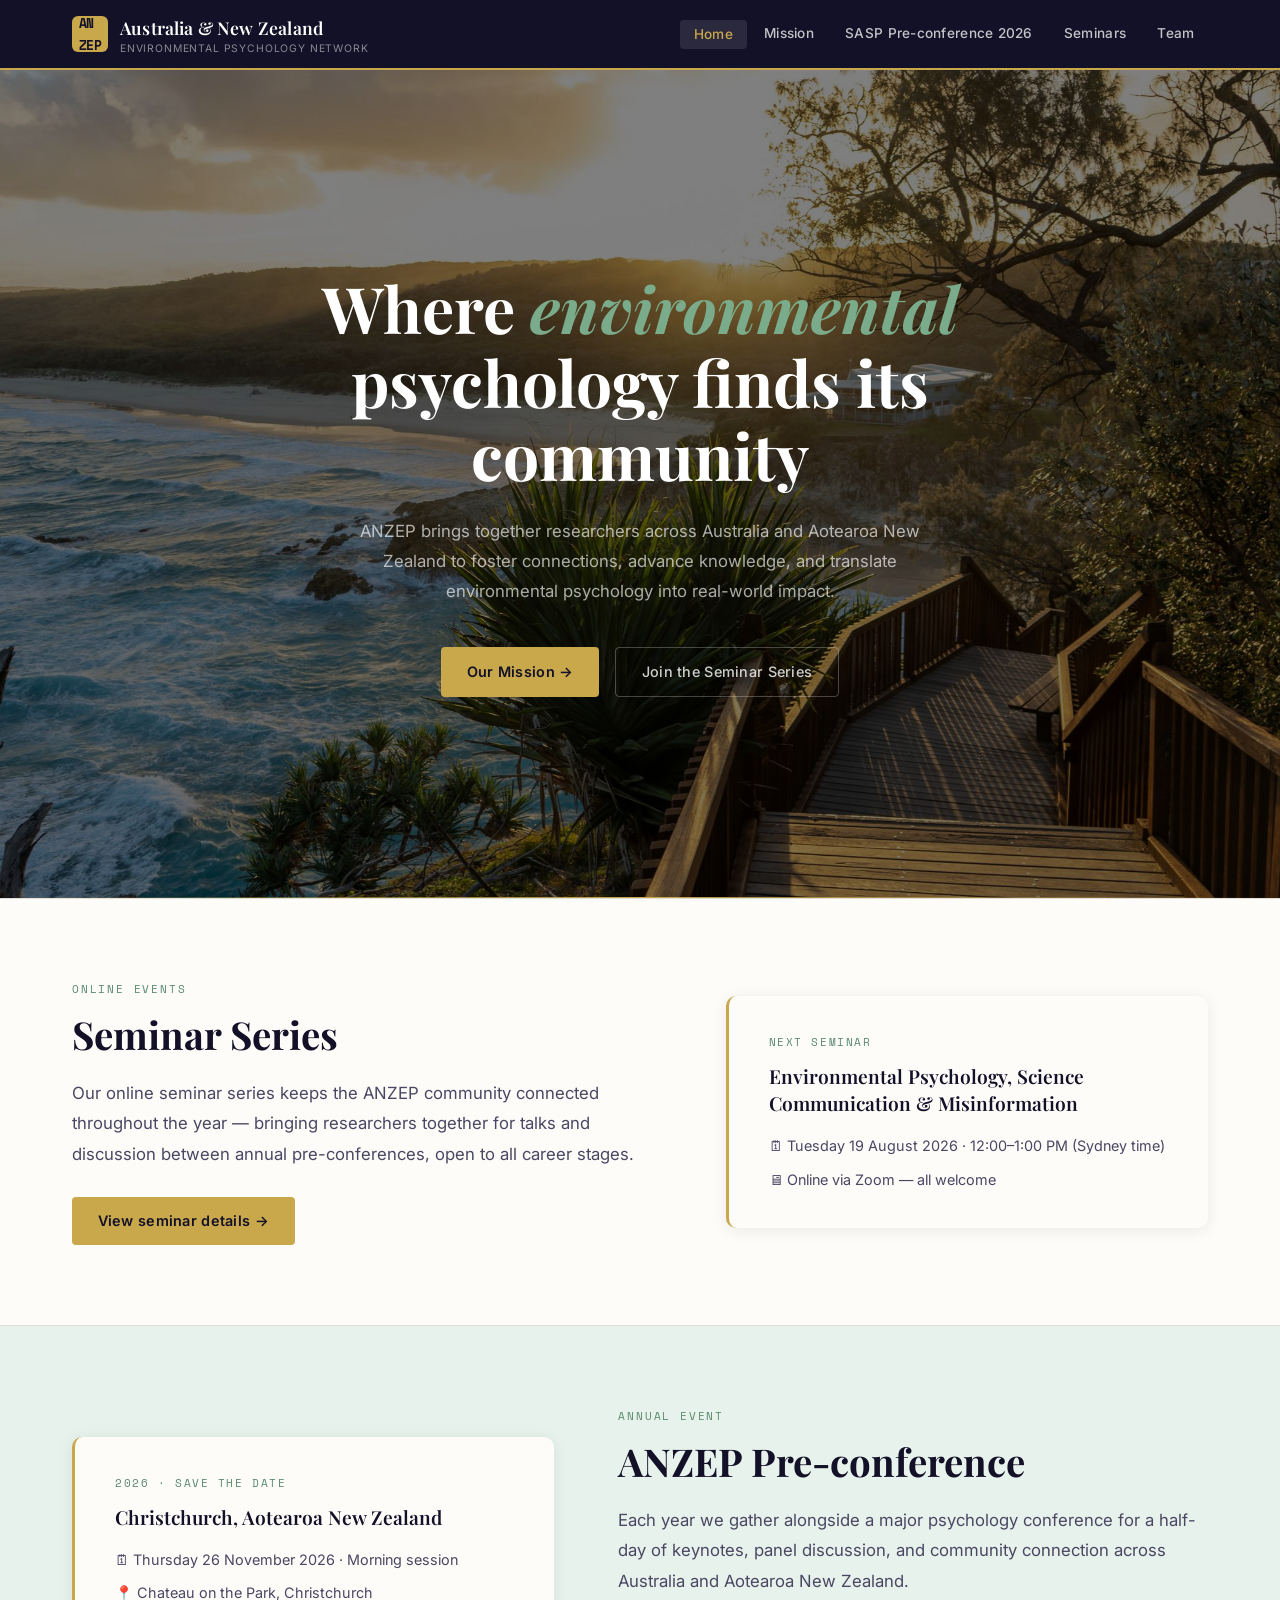
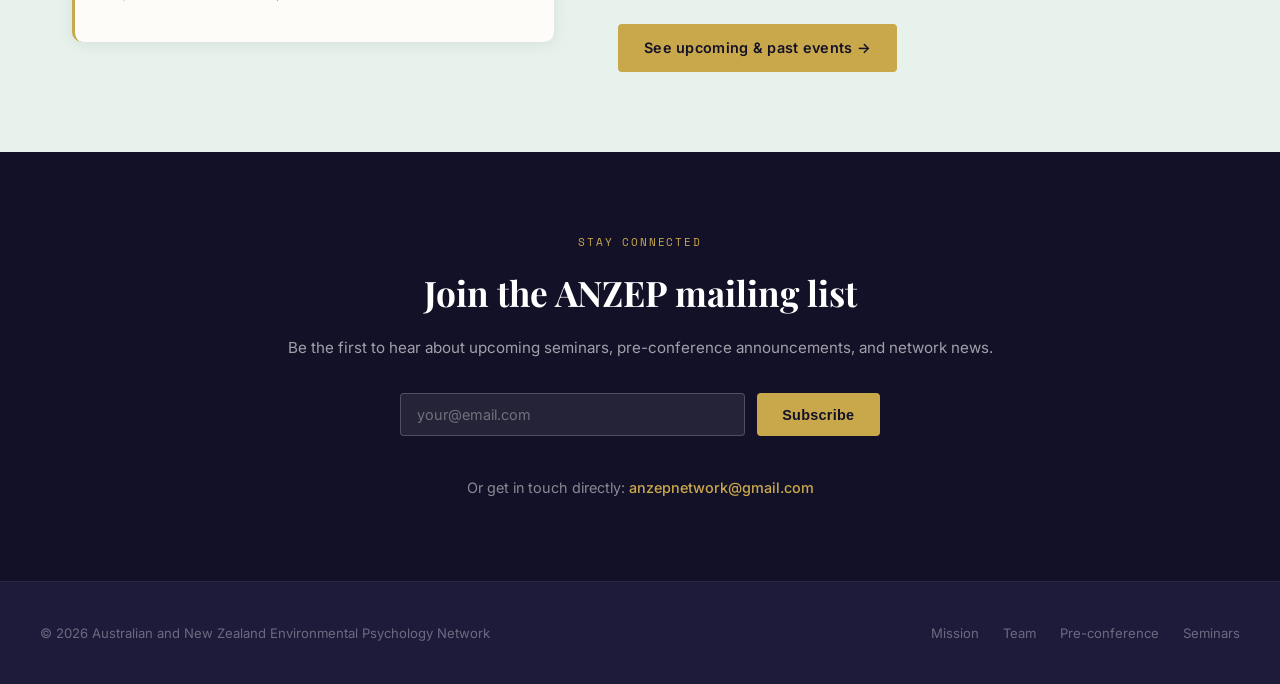
==== commit 0668ee52: "Update index.html" ====
--- a/index.html
+++ b/index.html
@@ -95,7 +95,7 @@
         <button type="submit" class="btn-primary">Subscribe</button>
       </form>
       <div class="contact-email">
-        Or get in touch directly: <a href="mailto:maddie.judge@otago.ac.nz">maddie.judge@otago.ac.nz</a>
+        Or get in touch directly: <a href="mailto:anzepnetwork@gmail.com">anzepnetwork@gmail.com</a>
       </div>
     </div>
   </section>
--- a/style.css
+++ b/style.css
@@ -2,9 +2,9 @@
    ANZEP — Australian & New Zealand Environmental Psychology Network
    Design system: deep navy anchor, warm sage accent, clean scholarly feel
    ============================================= */
-
+ 
 @import url('https://fonts.googleapis.com/css2?family=Playfair+Display:ital,wght@0,400;0,600;0,700;1,400&family=Inter:wght@300;400;500;600&family=Space+Mono:wght@400;700&display=swap');
-
+ 
 /* ── Tokens ── */
 :root {
   --navy:       #131127;
@@ -20,19 +20,19 @@
   --text-light: #7a788f;
   --border:     #e2dfd8;
   --accent:     #c9a84c;   /* warm gold — signature element */
-
+ 
   --font-display: 'Playfair Display', Georgia, serif;
   --font-body:    'Inter', system-ui, sans-serif;
   --font-mono:    'Space Mono', monospace;
-
+ 
   --radius-sm: 4px;
   --radius-md: 10px;
   --radius-lg: 20px;
-
+ 
   --shadow-soft: 0 2px 16px rgba(19,17,39,0.08);
   --shadow-mid:  0 4px 32px rgba(19,17,39,0.14);
 }
-
+ 
 /* ── Reset ── */
 *, *::before, *::after { box-sizing: border-box; margin: 0; padding: 0; }
 html { scroll-behavior: smooth; }
@@ -45,7 +45,7 @@
 }
 img { display: block; max-width: 100%; }
 a { color: inherit; text-decoration: none; }
-
+ 
 /* ── Navigation ── */
 .nav {
   position: sticky;
@@ -139,7 +139,7 @@
   border-radius: 2px;
   transition: 0.3s;
 }
-
+ 
 /* ── Page Hero ── */
 .page-hero {
   background: var(--navy);
@@ -178,7 +178,65 @@
   max-width: 560px;
   margin: 0 auto;
 }
-
+.page-hero-photo {
+  background-image: url('mission-hero.jpg');
+  background-size: cover;
+  background-position: center;
+}
+.page-hero-photo::after {
+  content: '';
+  position: absolute;
+  inset: 0;
+  background: rgba(0,0,0,0.55);
+  z-index: 1;
+}
+.page-hero-photo .page-hero-eyebrow,
+.page-hero-photo h1,
+.page-hero-photo p {
+  position: relative;
+  z-index: 2;
+}
+.page-hero-photo-preconf {
+  min-height: 30vw;
+}
+.page-hero-photo-preconf::after {
+  content: '';
+  position: absolute;
+  inset: 0;
+  background: rgba(0,0,0,0.55);
+  z-index: 1;
+}
+.page-hero-photo-preconf .page-hero-eyebrow,
+.page-hero-photo-preconf h1,
+.page-hero-photo-preconf p {
+  position: relative;
+  z-index: 2;
+}
+.mission-hero-photo-full {
+  position: absolute;
+  top: -80px;
+  right: 0;
+  bottom: -80px;
+  left: 0;
+  background-image: url('mission-hero.jpg');
+  background-size: cover;
+  background-position: center;
+  z-index: 0;
+  pointer-events: none;
+}
+.preconf-hero-photo {
+  position: absolute;
+  top: -80px;
+  right: 0;
+  bottom: -80px;
+  left: 0;
+  background-image: url('preconference-hero.jpg');
+  background-size: 100% auto;
+  background-position: center;
+  z-index: 0;
+  pointer-events: none;
+  will-change: transform;
+}
 /* ── Section container ── */
 .section {
   max-width: 1200px;
@@ -212,7 +270,7 @@
   line-height: 1.8;
   max-width: 640px;
 }
-
+ 
 /* ── Divider ── */
 .divider {
   width: 48px;
@@ -221,7 +279,7 @@
   border-radius: 2px;
   margin: 1.5rem 0;
 }
-
+ 
 /* ── HOME HERO ── */
 .home-hero {
   background: var(--navy);
@@ -340,7 +398,7 @@
   cursor: pointer;
 }
 .btn-outline:hover { border-color: rgba(255,255,255,0.6); color: #fff; transform: translateY(-1px); }
-
+ 
 /* Hero right panel — stat cards */
 .hero-stats {
   display: grid;
@@ -377,7 +435,7 @@
   color: rgba(255,255,255,0.7);
   margin-top: 0.5rem;
 }
-
+ 
 /* ── Home highlight teasers (Seminar Series / Pre-conference) ── */
 .home-highlight {
   background: var(--warm-white);
@@ -430,7 +488,7 @@
   color: var(--text-mid);
   margin-top: 0.55rem;
 }
-
+ 
 /* ── Home feature strips ── */
 .home-features {
   background: var(--sand);
@@ -489,7 +547,7 @@
   letter-spacing: 0.02em;
 }
 .feature-card a:hover { color: var(--navy); }
-
+ 
 /* ── Mission page ── */
 .mission-body {
   background: var(--warm-white);
@@ -550,7 +608,7 @@
   font-size: 1.6rem;
   margin-bottom: 0.75rem;
 }
-
+ 
 /* ── Team page ── */
 .team-grid {
   display: grid;
@@ -618,7 +676,7 @@
   padding-top: 0.75rem;
   border-top: 1px solid var(--border);
 }
-
+ 
 /* ── Pre-conference page ── */
 .preconf-upcoming {
   background: var(--navy);
@@ -709,7 +767,7 @@
   font-size: 0.75rem;
   color: rgba(255,255,255,0.5);
 }
-
+ 
 /* Past conference cards */
 .past-conf-card {
   background: var(--warm-white);
@@ -748,7 +806,7 @@
   line-height: 1.75;
   margin-bottom: 1.5rem;
 }
-
+ 
 /* Schedule table */
 .schedule-table {
   width: 100%;
@@ -783,7 +841,7 @@
 .schedule-event { font-weight: 500; color: var(--navy); }
 .schedule-detail { font-size: 0.82rem; color: var(--text-mid); }
 .schedule-speaker { font-size: 0.8rem; color: var(--sage); font-style: italic; }
-
+ 
 /* Keynote cards */
 .keynote-grid {
   display: grid;
@@ -823,7 +881,7 @@
   border-top: 1px solid var(--border);
   font-style: italic;
 }
-
+ 
 /* Lightning talks */
 .lightning-section { margin-top: 2rem; }
 .lightning-header {
@@ -873,7 +931,7 @@
   margin-top: 0.25rem;
 }
 .lt-toggle:hover { color: var(--navy); }
-
+ 
 /* ── Seminar page ── */
 .seminar-placeholder {
   background: var(--sand);
@@ -919,7 +977,7 @@
   font-size: 0.85rem;
   color: var(--text-mid);
 }
-
+ 
 /* ── Mailing list / contact section ── */
 .contact-strip {
   background: var(--navy);
@@ -983,7 +1041,7 @@
   margin: 0 auto 1rem;
   max-width: 480px;
 }
-
+ 
 /* ── Footer ── */
 footer {
   background: var(--navy-mid);
@@ -1013,7 +1071,7 @@
   transition: color 0.2s;
 }
 .footer-right a:hover { color: rgba(255,255,255,0.7); }
-
+ 
 /* ── Tabs ── */
 .tabs {
   display: flex;
@@ -1042,7 +1100,7 @@
 .tab-btn:hover { color: var(--navy); }
 .tab-panel { display: none; }
 .tab-panel.active { display: block; }
-
+ 
 /* ── Responsive ── */
 @media (max-width: 1024px) {
   .team-grid { grid-template-columns: repeat(3, 1fr); }
@@ -1076,3 +1134,4 @@
 @media (prefers-reduced-motion: reduce) {
   * { transition: none !important; animation: none !important; }
 }
+ 
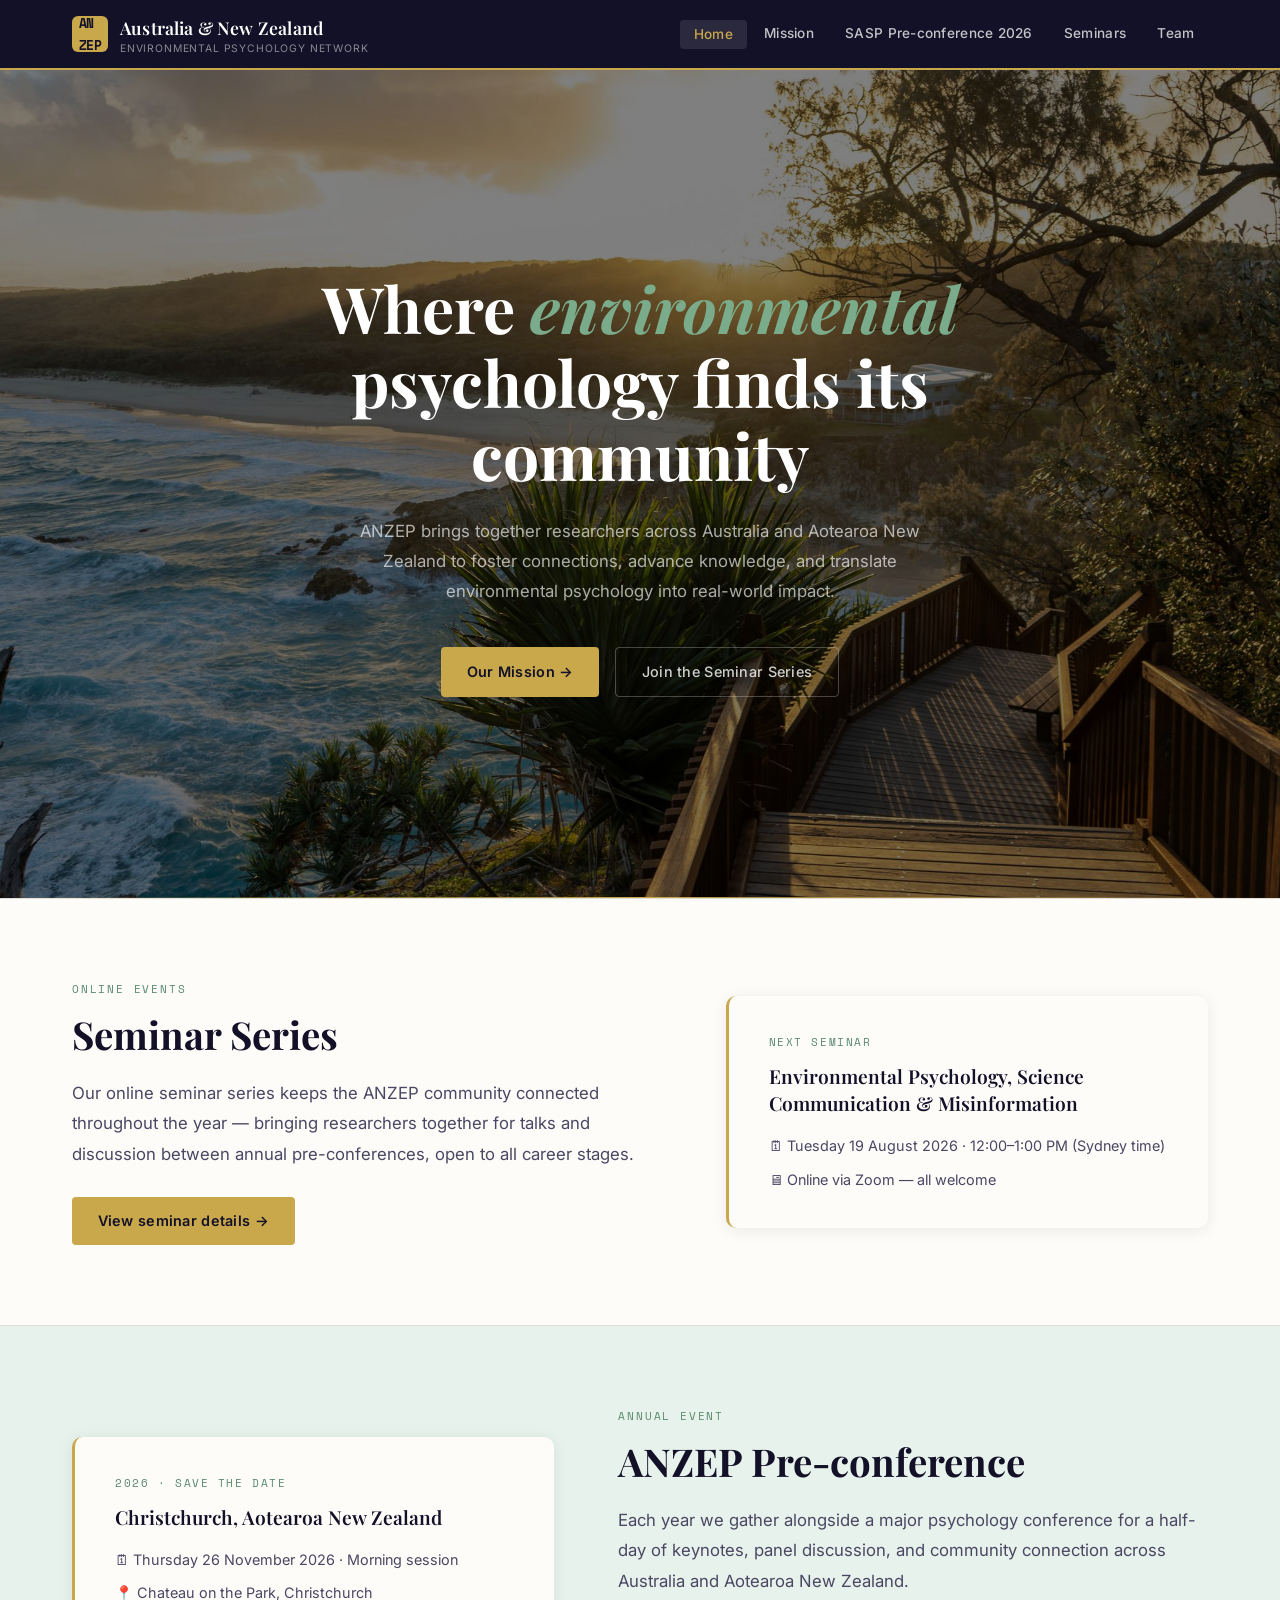
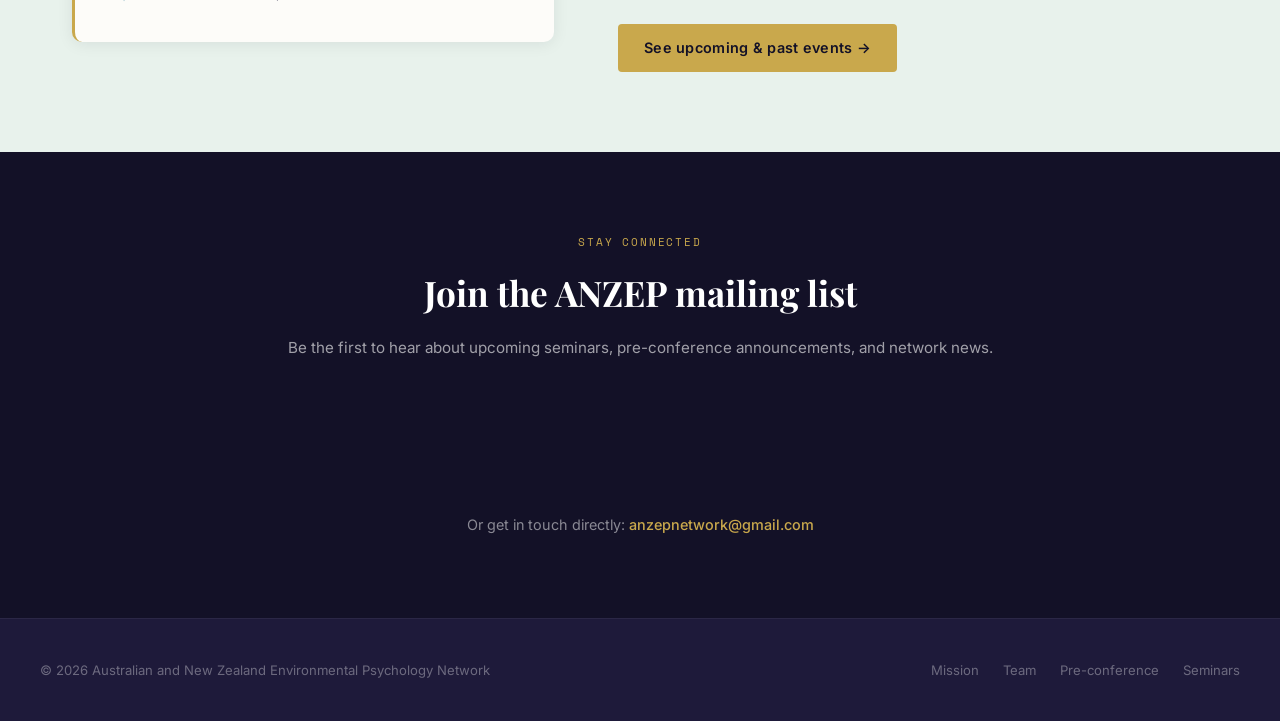
==== commit 52d68f92: "Update index.html" ====
--- a/index.html
+++ b/index.html
@@ -89,10 +89,7 @@
       <div class="section-label" style="color: var(--accent);">Stay connected</div>
       <h2>Join the ANZEP mailing list</h2>
       <p>Be the first to hear about upcoming seminars, pre-conference announcements, and network news.</p>
-      <div class="signup-success"></div>
-      <form class="signup-form">
-        <input type="email" placeholder="your@email.com" required>
-        <button type="submit" class="btn-primary">Subscribe</button>
+      <iframe width="100%" height="120" src="https://ed523857.sibforms.com/v2/serve/[base64]" frameborder="0" scrolling="no" style="display: block; margin: 0 auto; max-width: 500px;"></iframe>
       </form>
       <div class="contact-email">
         Or get in touch directly: <a href="mailto:anzepnetwork@gmail.com">anzepnetwork@gmail.com</a>
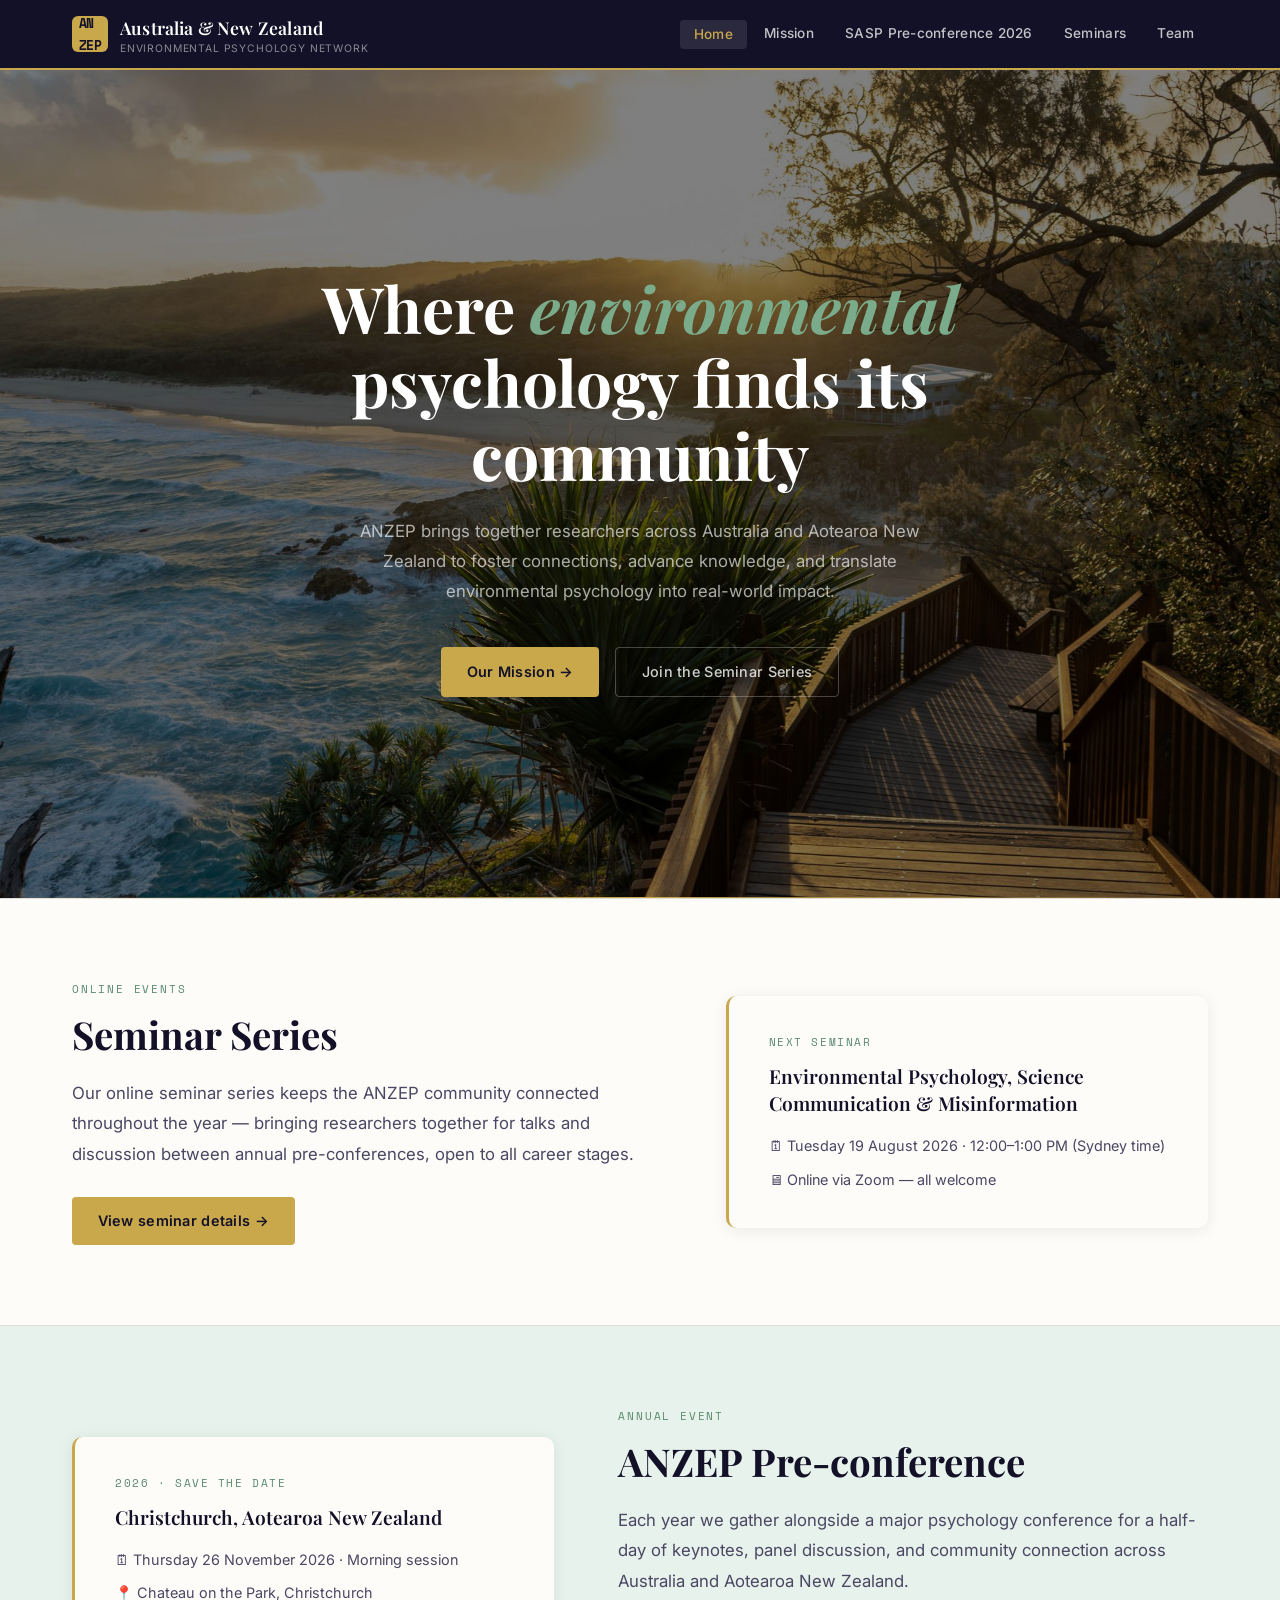
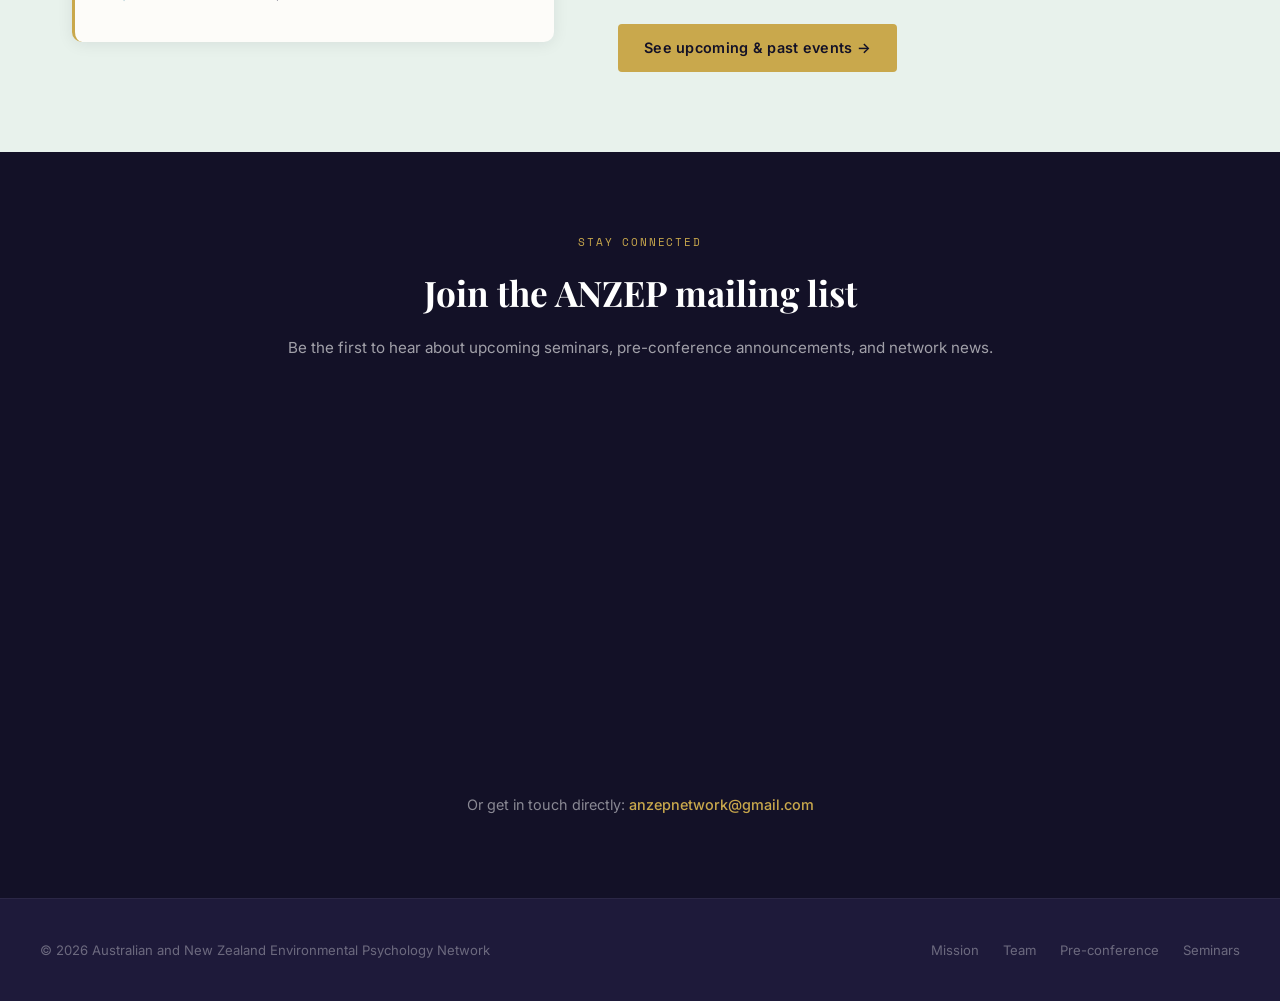
==== commit 3afb4e29: "Change iframe height for mailing list Updated iframe height for the mailing list section." ====
--- a/index.html
+++ b/index.html
@@ -89,8 +89,7 @@
       <div class="section-label" style="color: var(--accent);">Stay connected</div>
       <h2>Join the ANZEP mailing list</h2>
       <p>Be the first to hear about upcoming seminars, pre-conference announcements, and network news.</p>
-      <iframe width="100%" height="120" src="https://ed523857.sibforms.com/v2/serve/[base64]" frameborder="0" scrolling="no" style="display: block; margin: 0 auto; max-width: 500px;"></iframe>
-      </form>
+      <iframe width="100%" height="400" src="https://ed523857.sibforms.com/v2/serve/[base64]" frameborder="0" scrolling="no" style="display: block; margin: 0 auto; max-width: 500px;"></iframe>
       <div class="contact-email">
         Or get in touch directly: <a href="mailto:anzepnetwork@gmail.com">anzepnetwork@gmail.com</a>
       </div>
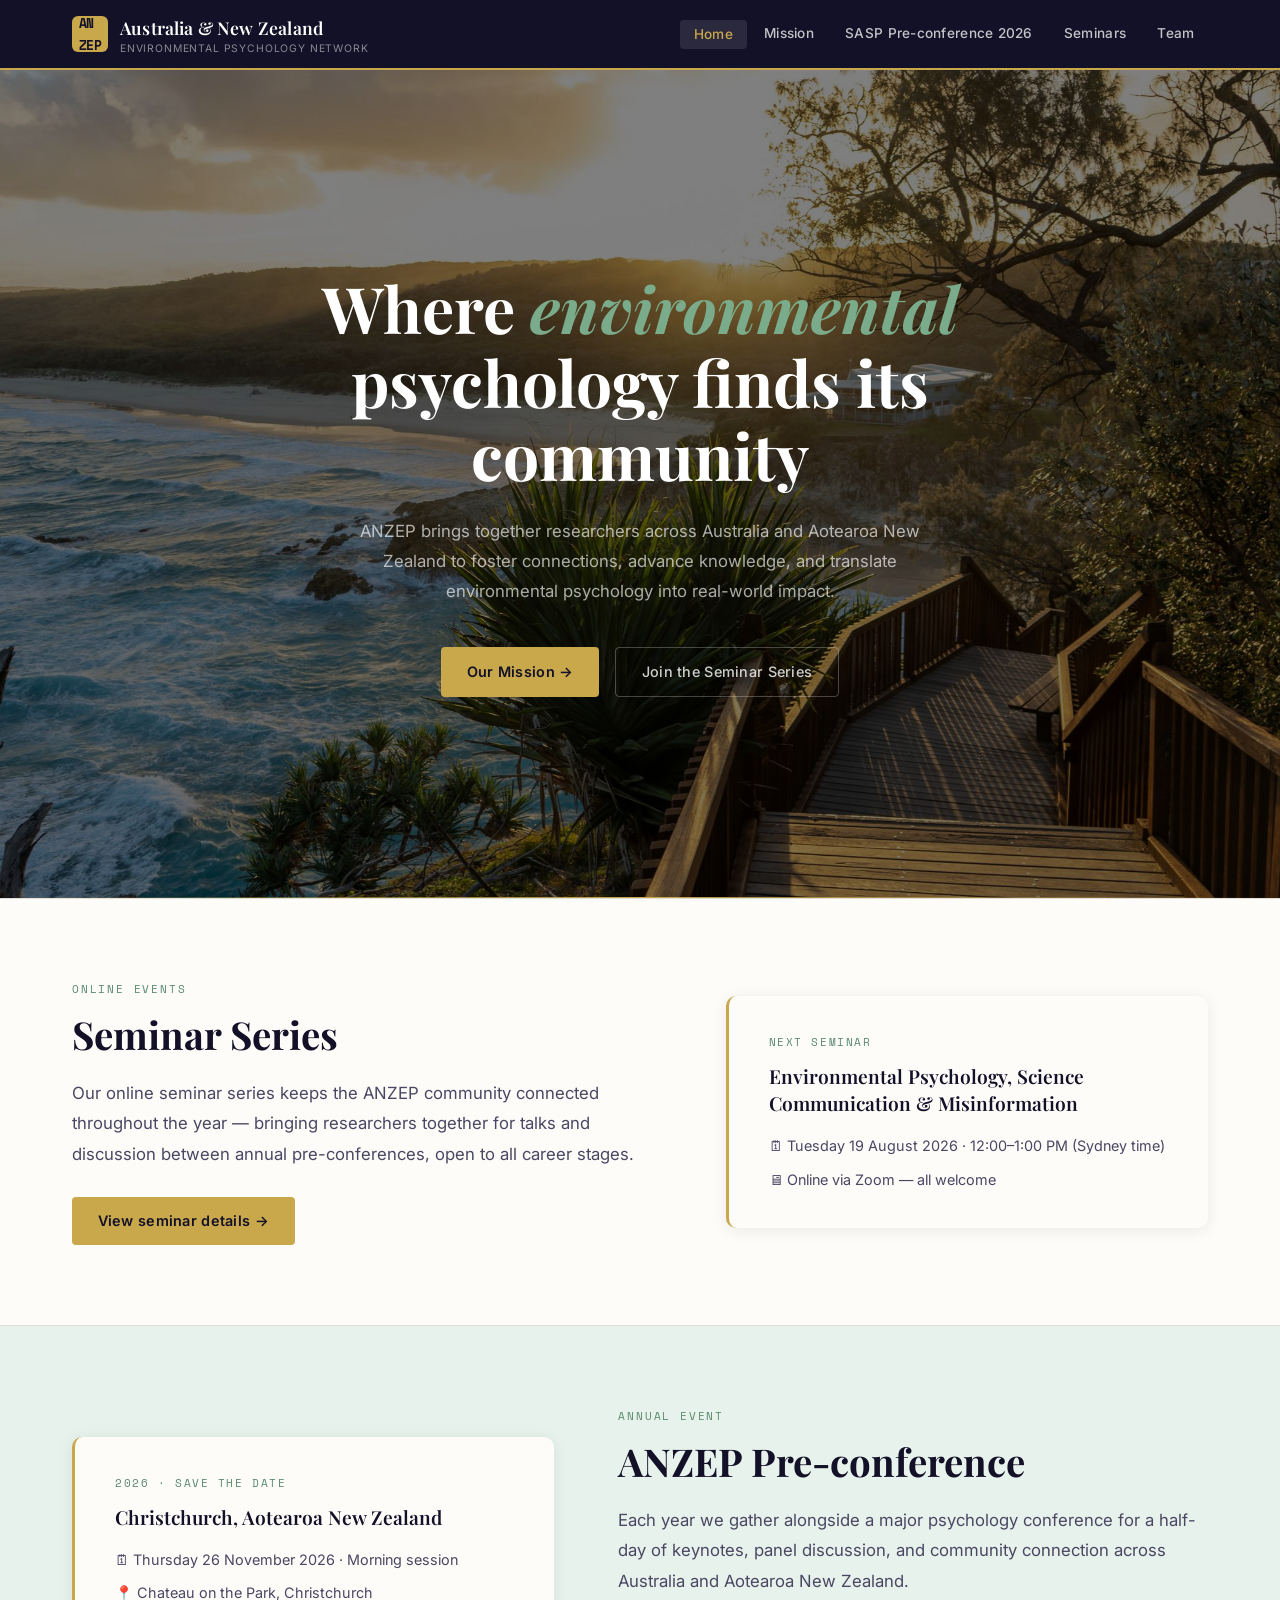
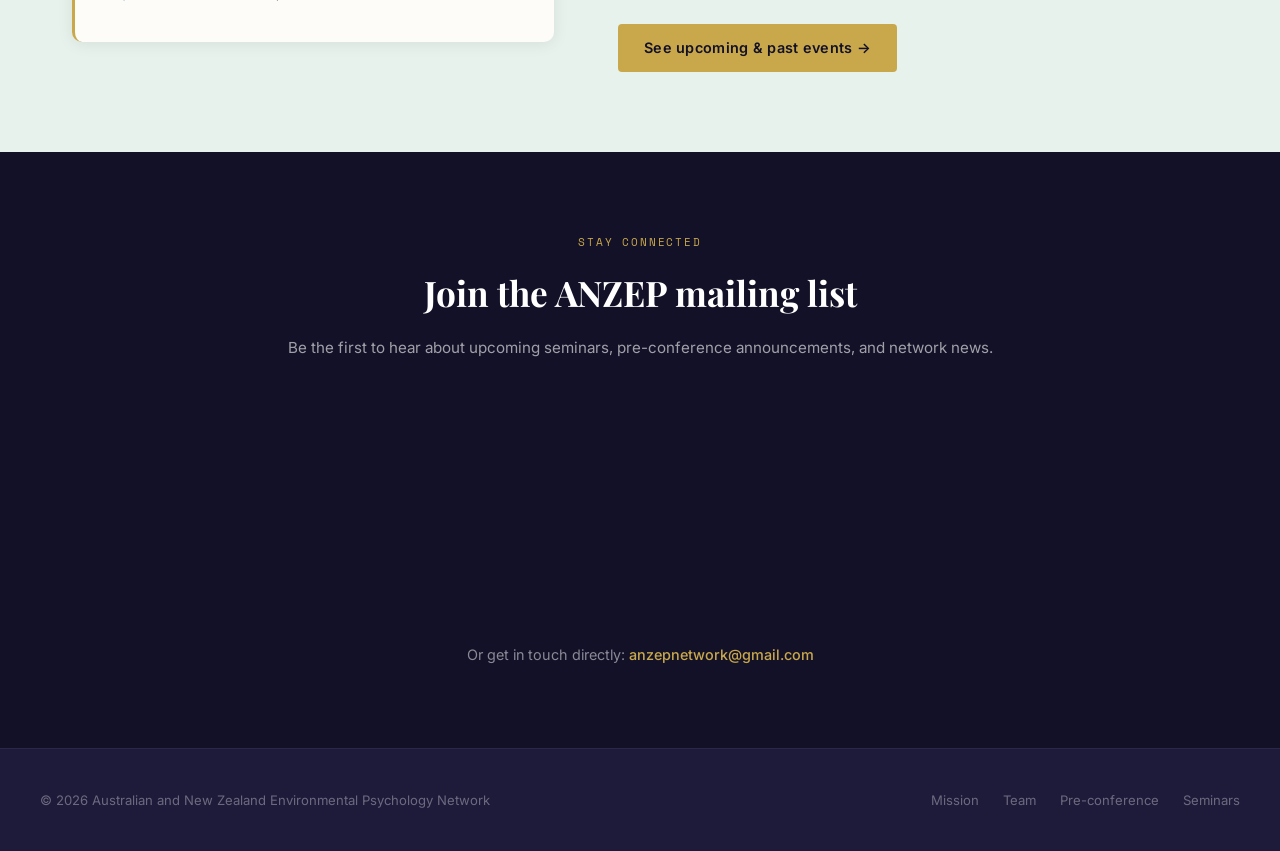
==== commit 1a90e542: "Update index.html" ====
--- a/index.html
+++ b/index.html
@@ -89,7 +89,7 @@
       <div class="section-label" style="color: var(--accent);">Stay connected</div>
       <h2>Join the ANZEP mailing list</h2>
       <p>Be the first to hear about upcoming seminars, pre-conference announcements, and network news.</p>
-      <iframe width="100%" height="400" src="https://ed523857.sibforms.com/v2/serve/[base64]" frameborder="0" scrolling="no" style="display: block; margin: 0 auto; max-width: 500px;"></iframe>
+      <iframe width="100%" height="250" src="https://ed523857.sibforms.com/v2/serve/[base64]" frameborder="0" scrolling="no" style="display: block; margin: 0 auto; max-width: 500px;"></iframe>
       <div class="contact-email">
         Or get in touch directly: <a href="mailto:anzepnetwork@gmail.com">anzepnetwork@gmail.com</a>
       </div>
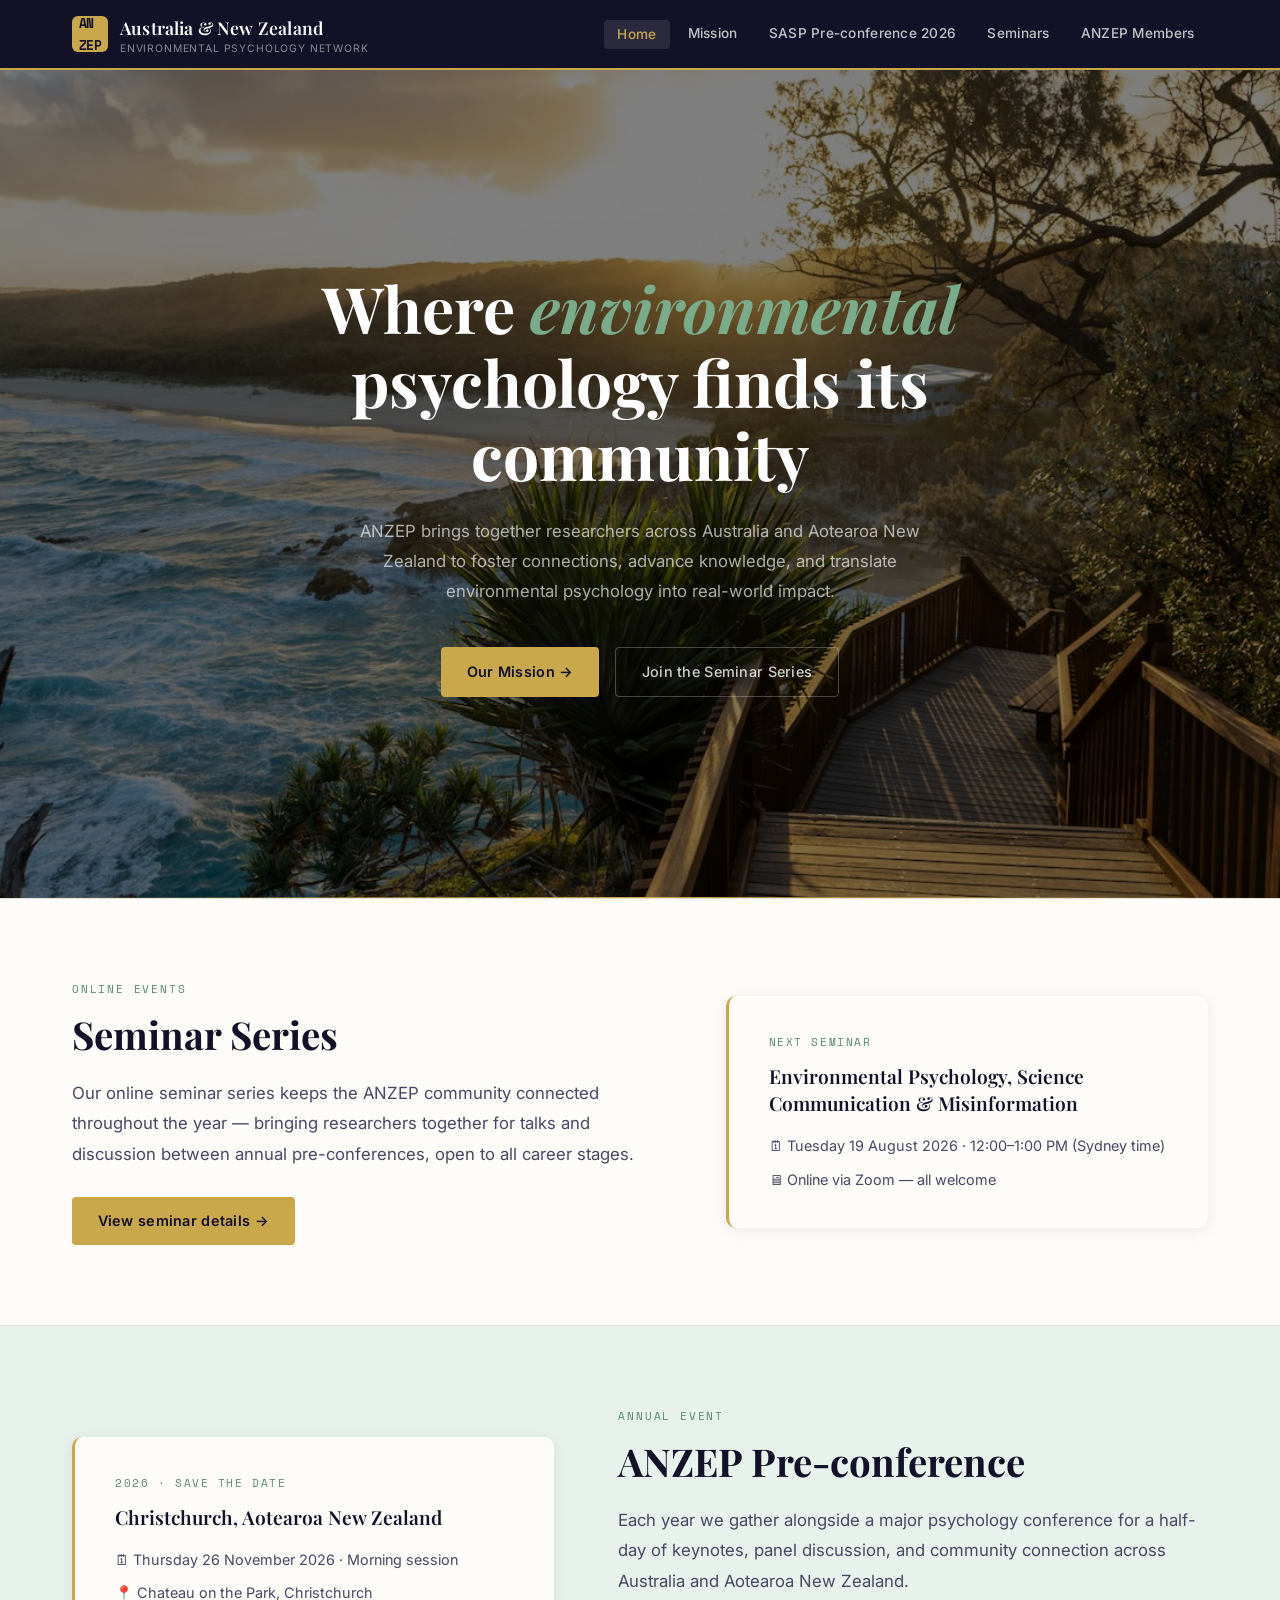
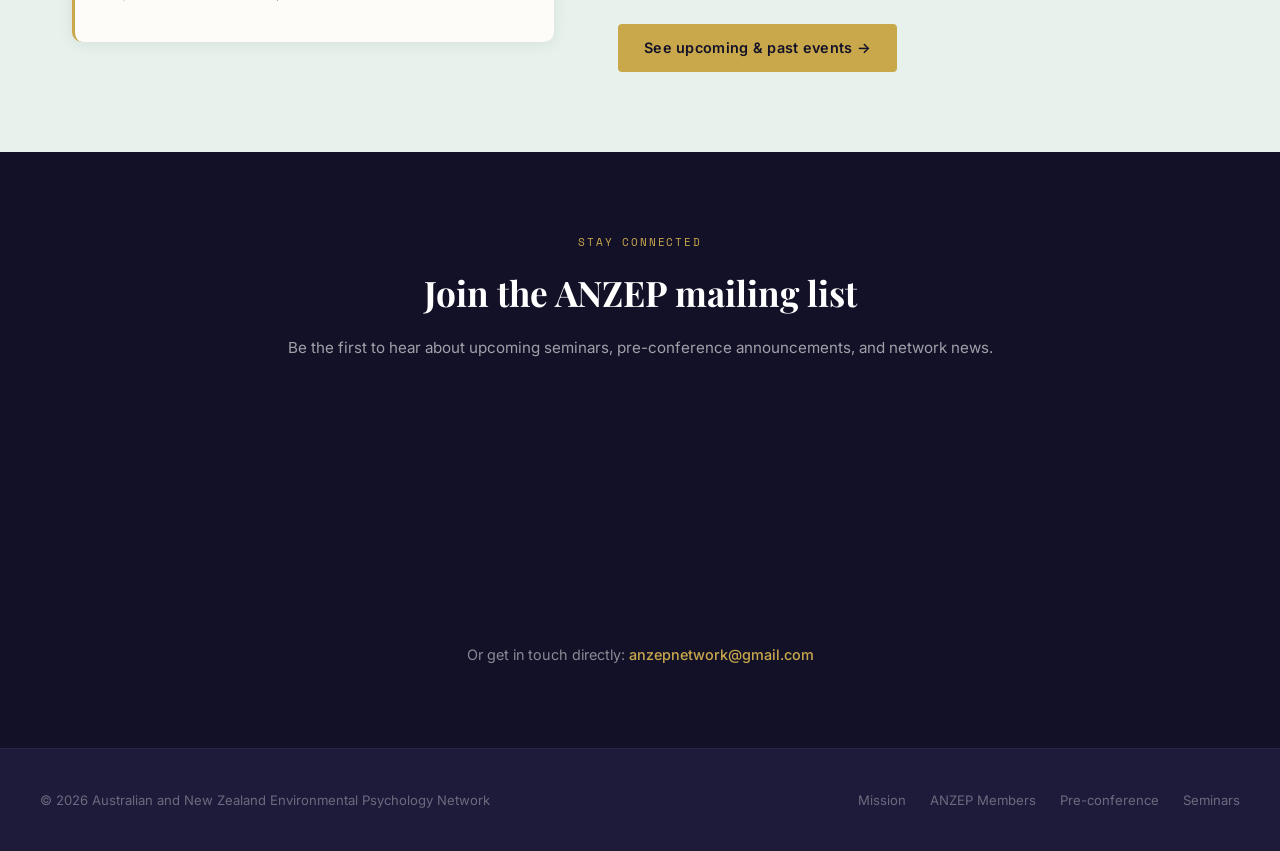
==== commit e8ac4f57: "Update index.html" ====
--- a/index.html
+++ b/index.html
@@ -23,7 +23,7 @@
 <a href="mission.html">Mission</a>
 <a href="preconference.html">SASP Pre-conference 2026</a>
 <a href="seminars.html">Seminars</a>
-<a href="team.html">Team</a>
+<a href="team.html">ANZEP Members</a>
       </ul>
       <button class="nav-hamburger" aria-label="Open menu">
         <span></span><span></span><span></span>
@@ -101,7 +101,7 @@
       <div class="footer-left">© 2026 Australian and New Zealand Environmental Psychology Network</div>
       <div class="footer-right">
         <a href="mission.html">Mission</a>
-        <a href="team.html">Team</a>
+<a href="team.html">ANZEP Members</a>
         <a href="preconference.html">Pre-conference</a>
         <a href="seminars.html">Seminars</a>
       </div>
--- a/style.css
+++ b/style.css
@@ -198,6 +198,10 @@
 }
 .page-hero-photo-preconf {
   min-height: 30vw;
+  display: flex;
+  flex-direction: column;
+  justify-content: center;
+  align-items: center;
 }
 .page-hero-photo-preconf::after {
   content: '';
